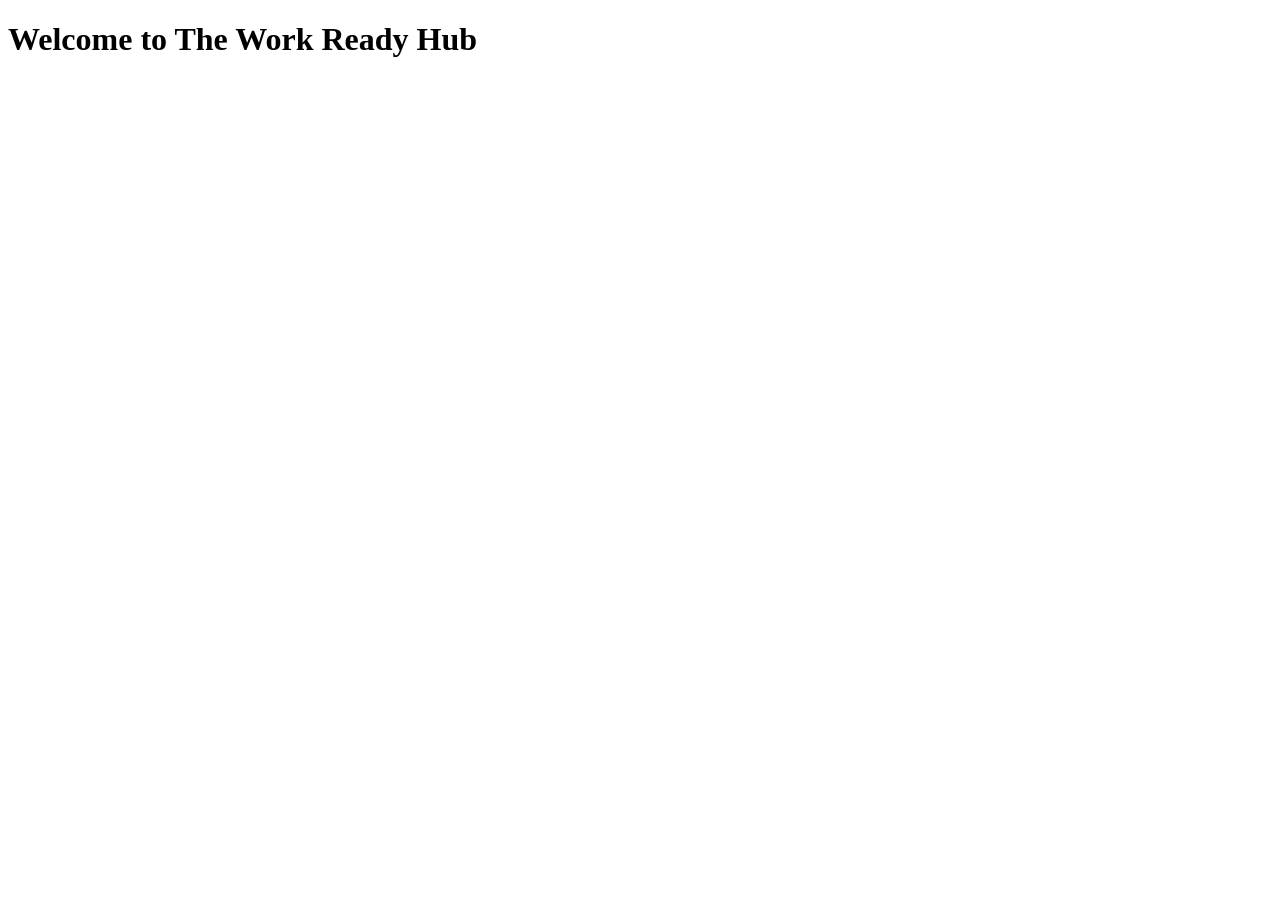
==== index.html @ 66463d3f "Create index.html" ====
<!DOCTYPE html>
<html lang="en">
<head>
    <meta charset="UTF-8">
    <meta name="viewport" content="width=device-width, initial-scale=1.0">
    <title>The Work Ready Hub</title>
</head>
<body>

    <h1>Welcome to The Work Ready Hub</h1>

</body>
</html>
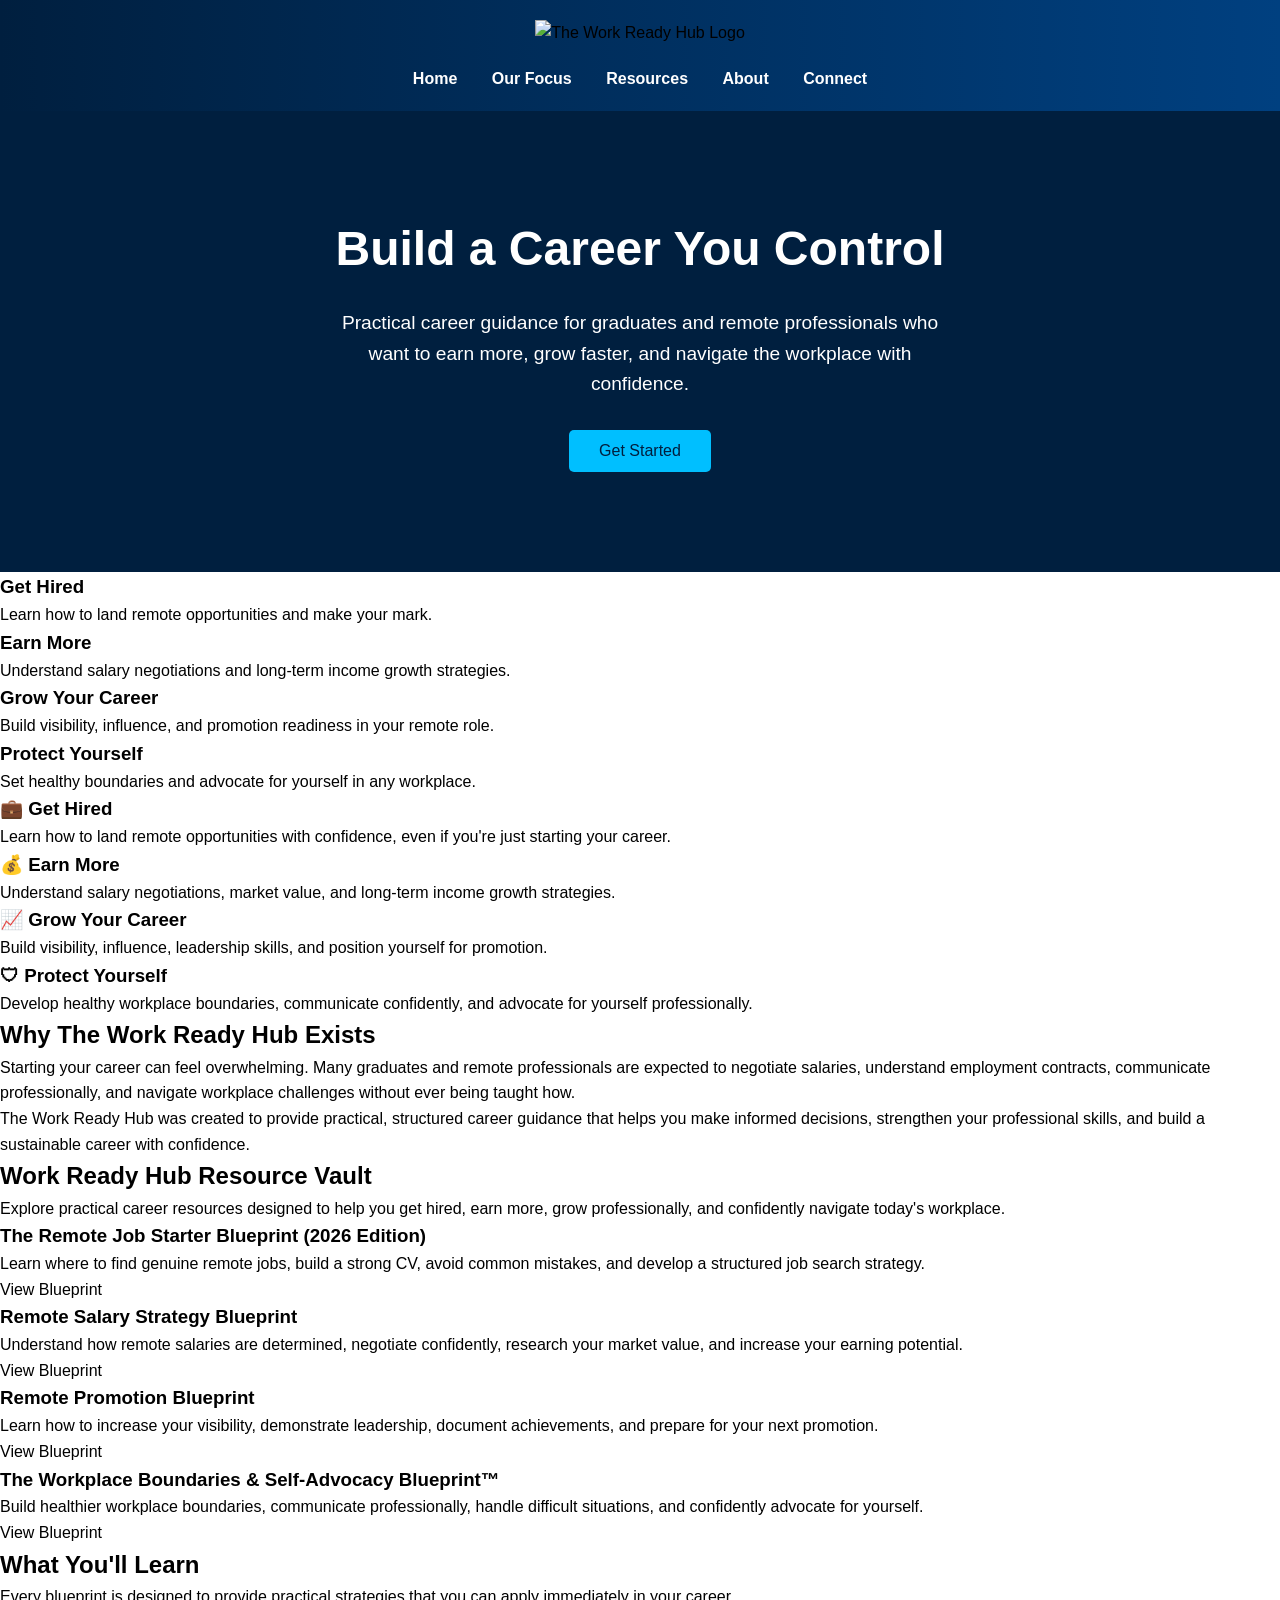
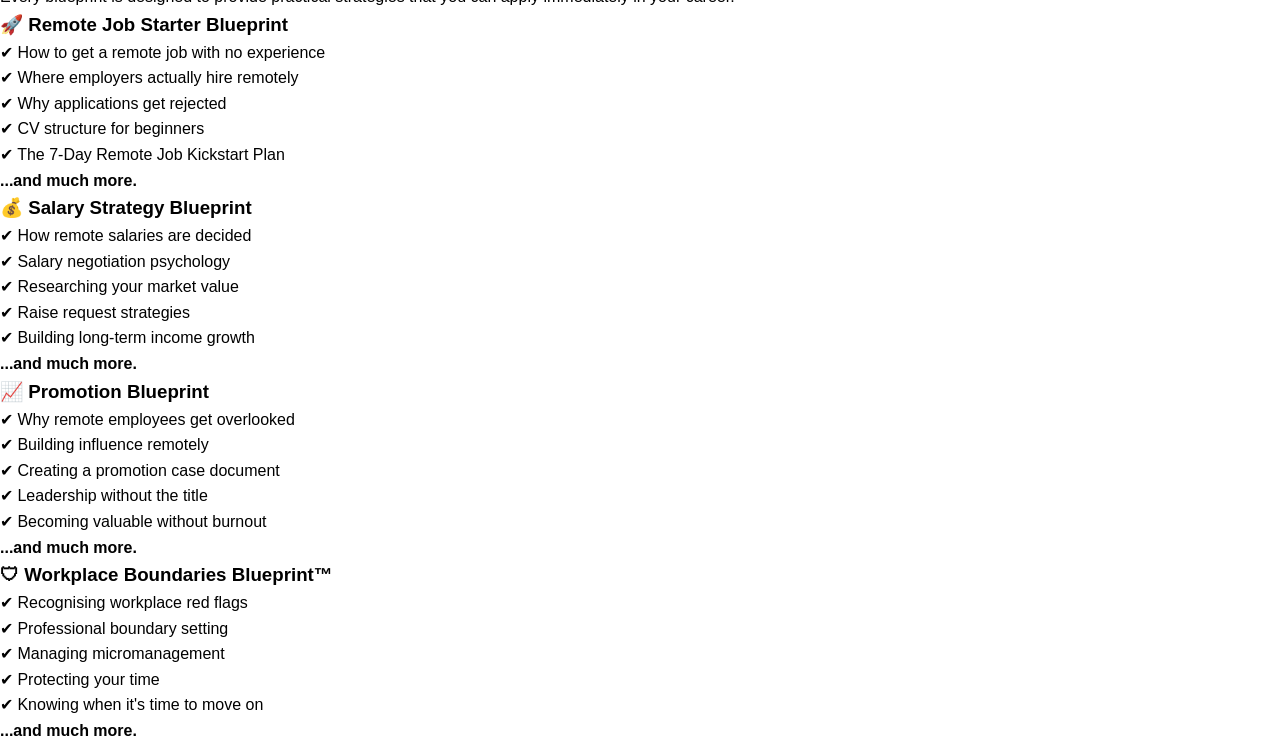
==== commit 520d5b1e: "Update index.html" ====
--- a/index.html
+++ b/index.html
@@ -4,10 +4,285 @@
     <meta charset="UTF-8">
     <meta name="viewport" content="width=device-width, initial-scale=1.0">
     <title>The Work Ready Hub</title>
+    <!-- Font Awesome CDN for social icons -->
+    <link rel="stylesheet" href="https://cdnjs.cloudflare.com/ajax/libs/font-awesome/6.4.0/css/all.min.css">
+    <style>
+        /* Reset and base styles */
+        * {
+            margin: 0;
+            padding: 0;
+            box-sizing: border-box;
+        }
+        body {
+            font-family: 'Arial', sans-serif;
+            background-color: #ffffff;
+            color: #000000;
+            line-height: 1.6;
+        }
+        a {
+            text-decoration: none;
+            color: inherit;
+        }
+        /* Header and Navigation */
+        header {
+            background: linear-gradient(90deg, #001f3f, #004080);
+            padding: 20px 0;
+            text-align: center;
+            position: sticky;
+            top: 0;
+            z-index: 1000;
+        }
+        header img {
+            width: 100px;
+            height: auto;
+            margin-bottom: 10px;
+        }
+        nav {
+            margin-top: 10px;
+        }
+        nav a {
+            color: #ffffff;
+            margin: 0 15px;
+            font-weight: bold;
+            transition: color 0.3s;
+        }
+        nav a:hover {
+            color: #00bfff;
+        }
+        /* Hero Section */
+        .hero {
+            background-color: #001f3f;
+            color: #ffffff;
+            text-align: center;
+            padding: 100px 20px;
+        }
+        .hero h1 {
+            font-size: 3em;
+            margin-bottom: 20px;
+        }
+        .hero p {
+            font-size: 1.2em;
+            max-width: 600px;
+            margin: 0 auto;
+            margin-bottom: 30px;
+        }
+        .cta-button {
+            background-color: #00bfff;
+            color: #001f3f;
+            padding: 12px 30px;
+            border: none;
+            border-radius: 5px;
+            font-size: 1em;
+            cursor: pointer;
+            transition: background 0.3s;
+        }
+        .cta-button:hover {
+            background-color: #004080;
+        }
+    </style>
 </head>
 <body>
-
-    <h1>Welcome to The Work Ready Hub</h1>
-
-</body>
-</html>
+    <header>
+        <img src="logo.png" alt="The Work Ready Hub Logo">
+        <nav>
+            <a href="#hero">Home</a>
+            <a href="#focus">Our Focus</a>
+            <a href="#resources">Resources</a>
+            <a href="#about">About</a>
+            <a href="#connect">Connect</a>
+        </nav>
+    </header>
+        <section class="hero" id="hero">
+        <h1>Build a Career You Control</h1>
+        <p>Practical career guidance for graduates and remote professionals who want to earn more, grow faster, and navigate the workplace with confidence.</p>
+        <button class="cta-button">Get Started</button>
+    </section>
+
+    <section class="focus" id="focus">
+        <div class="focus-card">
+            <h3>Get Hired</h3>
+            <p>Learn how to land remote opportunities and make your mark.</p>
+        </div>
+        <div class="focus-card">
+            <h3>Earn More</h3>
+            <p>Understand salary negotiations and long-term income growth strategies.</p>
+        </div>
+        <div class="focus-card">
+            <h3>Grow Your Career</h3>
+            <p>Build visibility, influence, and promotion readiness in your remote role.</p>
+        </div>
+        <div class="focus-card">
+            <h3>Protect Yourself</h3>
+            <p>Set healthy boundaries and advocate for yourself in any workplace.</p>
+        </div>
+    </section>
+
+    <section class
+        ="focus" id="focus">
+
+    <div class="focus-card">
+        <h3>💼 Get Hired</h3>
+        <p>Learn how to land remote opportunities with confidence, even if you're just starting your career.</p>
+    </div>
+
+    <div class="focus-card">
+        <h3>💰 Earn More</h3>
+        <p>Understand salary negotiations, market value, and long-term income growth strategies.</p>
+    </div>
+
+    <div class="focus-card">
+        <h3>📈 Grow Your Career</h3>
+        <p>Build visibility, influence, leadership skills, and position yourself for promotion.</p>
+    </div>
+
+    <div class="focus-card">
+        <h3>🛡 Protect Yourself</h3>
+        <p>Develop healthy workplace boundaries, communicate confidently, and advocate for yourself professionally.</p>
+    </div>
+
+</section>
+
+<section class="about" id="about">
+
+    <h2>Why The Work Ready Hub Exists</h2>
+
+    <p>
+        Starting your career can feel overwhelming. Many graduates and remote professionals
+        are expected to negotiate salaries, understand employment contracts, communicate
+        professionally, and navigate workplace challenges without ever being taught how.
+    </p>
+
+    <p>
+        The Work Ready Hub was created to provide practical, structured career guidance that
+        helps you make informed decisions, strengthen your professional skills, and build a
+        sustainable career with confidence.
+    </p>
+
+</section>
+<section class="resources" id="resources">
+
+    <h2>Work Ready Hub Resource Vault</h2>
+
+    <p class="section-intro">
+        Explore practical career resources designed to help you get hired, earn more,
+        grow professionally, and confidently navigate today's workplace.
+    </p>
+
+    <div class="resource-grid">
+
+        <div class="resource-card">
+            <h3>The Remote Job Starter Blueprint (2026 Edition)</h3>
+            <p>
+                Learn where to find genuine remote jobs, build a strong CV,
+                avoid common mistakes, and develop a structured job search strategy.
+            </p>
+
+            <a href="https://payhip.com/b/lDswX" target="_blank">
+                View Blueprint
+            </a>
+        </div>
+
+        <div class="resource-card">
+            <h3>Remote Salary Strategy Blueprint</h3>
+            <p>
+                Understand how remote salaries are determined, negotiate confidently,
+                research your market value, and increase your earning potential.
+            </p>
+
+            <a href="https://payhip.com/b/ImbE4" target="_blank">
+                View Blueprint
+            </a>
+        </div>
+
+        <div class="resource-card">
+            <h3>Remote Promotion Blueprint</h3>
+            <p>
+                Learn how to increase your visibility, demonstrate leadership,
+                document achievements, and prepare for your next promotion.
+            </p>
+
+            <a href="https://payhip.com/b/bCJD0" target="_blank">
+                View Blueprint
+            </a>
+        </div>
+
+        <div class="resource-card">
+            <h3>The Workplace Boundaries & Self-Advocacy Blueprint™</h3>
+            <p>
+                Build healthier workplace boundaries, communicate professionally,
+                handle difficult situations, and confidently advocate for yourself.
+            </p>
+
+            <a href="https://payhip.com/b/4xB9o" target="_blank">
+                View Blueprint
+            </a>
+        </div>
+
+    </div>
+
+</section>
+<section class="learning">
+
+    <h2>What You'll Learn</h2>
+
+    <p class="section-intro">
+        Every blueprint is designed to provide practical strategies that you can apply immediately in your career.
+    </p>
+
+    <div class="learning-grid">
+
+        <div class="learning-card">
+            <h3>🚀 Remote Job Starter Blueprint</h3>
+
+            <ul>
+                <li>✔ How to get a remote job with no experience</li>
+                <li>✔ Where employers actually hire remotely</li>
+                <li>✔ Why applications get rejected</li>
+                <li>✔ CV structure for beginners</li>
+                <li>✔ The 7-Day Remote Job Kickstart Plan</li>
+                <li><strong>...and much more.</strong></li>
+            </ul>
+        </div>
+
+        <div class="learning-card">
+            <h3>💰 Salary Strategy Blueprint</h3>
+
+            <ul>
+                <li>✔ How remote salaries are decided</li>
+                <li>✔ Salary negotiation psychology</li>
+                <li>✔ Researching your market value</li>
+                <li>✔ Raise request strategies</li>
+                <li>✔ Building long-term income growth</li>
+                <li><strong>...and much more.</strong></li>
+            </ul>
+        </div>
+
+        <div class="learning-card">
+            <h3>📈 Promotion Blueprint</h3>
+
+            <ul>
+                <li>✔ Why remote employees get overlooked</li>
+                <li>✔ Building influence remotely</li>
+                <li>✔ Creating a promotion case document</li>
+                <li>✔ Leadership without the title</li>
+                <li>✔ Becoming valuable without burnout</li>
+                <li><strong>...and much more.</strong></li>
+            </ul>
+        </div>
+
+        <div class="learning-card">
+            <h3>🛡 Workplace Boundaries Blueprint™</h3>
+
+            <ul>
+                <li>✔ Recognising workplace red flags</li>
+                <li>✔ Professional boundary setting</li>
+                <li>✔ Managing micromanagement</li>
+                <li>✔ Protecting your time</li>
+                <li>✔ Knowing when it's time to move on</li>
+                <li><strong>...and much more.</strong></li>
+            </ul>
+        </div>
+
+    </div>
+
+</section>
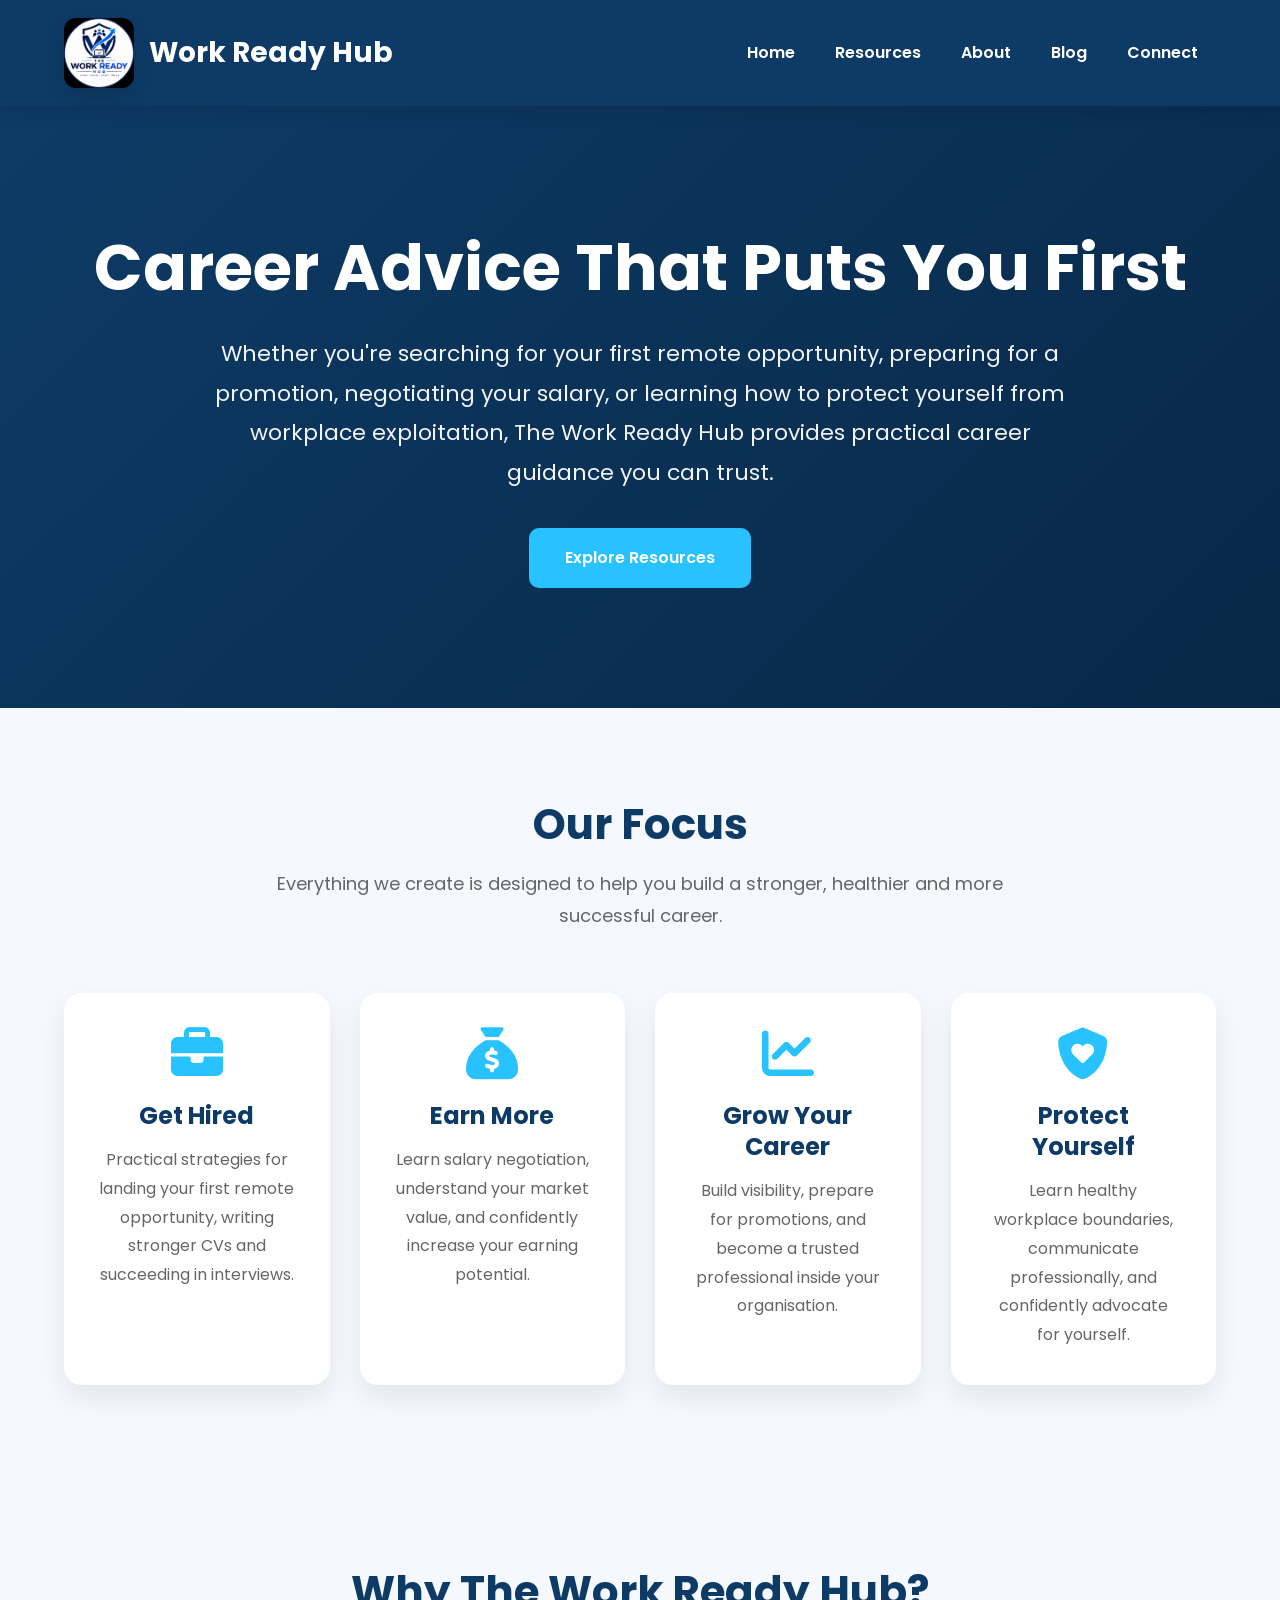
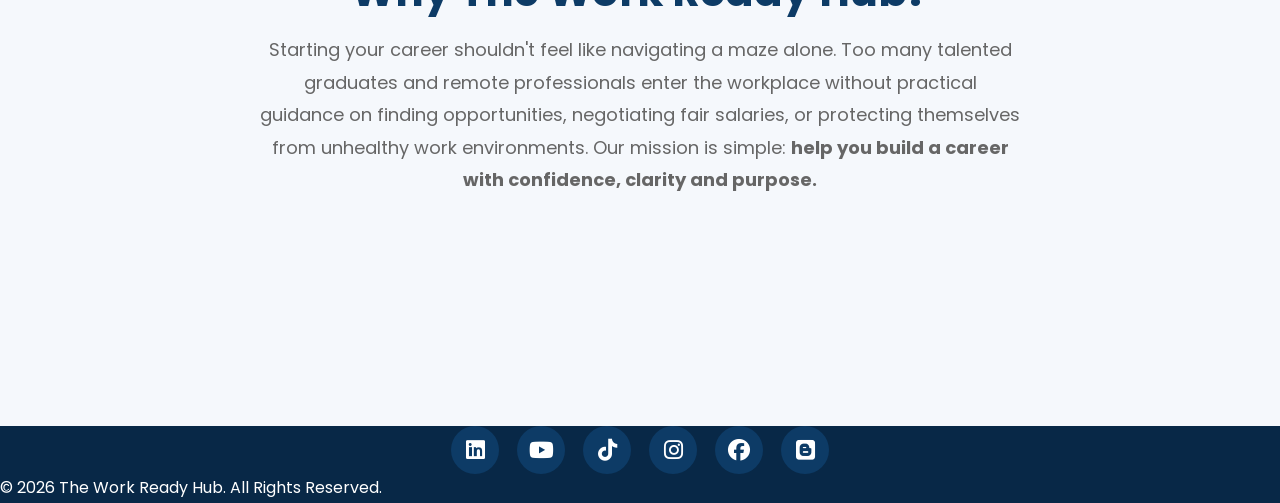
==== commit 0c4a491c: "Initial website redesign" ====
--- a/index.html
+++ b/index.html
@@ -1,288 +1,241 @@
 <!DOCTYPE html>
 <html lang="en">
+
 <head>
     <meta charset="UTF-8">
     <meta name="viewport" content="width=device-width, initial-scale=1.0">
-    <title>The Work Ready Hub</title>
-    <!-- Font Awesome CDN for social icons -->
-    <link rel="stylesheet" href="https://cdnjs.cloudflare.com/ajax/libs/font-awesome/6.4.0/css/all.min.css">
-    <style>
-        /* Reset and base styles */
-        * {
-            margin: 0;
-            padding: 0;
-            box-sizing: border-box;
-        }
-        body {
-            font-family: 'Arial', sans-serif;
-            background-color: #ffffff;
-            color: #000000;
-            line-height: 1.6;
-        }
-        a {
-            text-decoration: none;
-            color: inherit;
-        }
-        /* Header and Navigation */
-        header {
-            background: linear-gradient(90deg, #001f3f, #004080);
-            padding: 20px 0;
-            text-align: center;
-            position: sticky;
-            top: 0;
-            z-index: 1000;
-        }
-        header img {
-            width: 100px;
-            height: auto;
-            margin-bottom: 10px;
-        }
-        nav {
-            margin-top: 10px;
-        }
-        nav a {
-            color: #ffffff;
-            margin: 0 15px;
-            font-weight: bold;
-            transition: color 0.3s;
-        }
-        nav a:hover {
-            color: #00bfff;
-        }
-        /* Hero Section */
-        .hero {
-            background-color: #001f3f;
-            color: #ffffff;
-            text-align: center;
-            padding: 100px 20px;
-        }
-        .hero h1 {
-            font-size: 3em;
-            margin-bottom: 20px;
-        }
-        .hero p {
-            font-size: 1.2em;
-            max-width: 600px;
-            margin: 0 auto;
-            margin-bottom: 30px;
-        }
-        .cta-button {
-            background-color: #00bfff;
-            color: #001f3f;
-            padding: 12px 30px;
-            border: none;
-            border-radius: 5px;
-            font-size: 1em;
-            cursor: pointer;
-            transition: background 0.3s;
-        }
-        .cta-button:hover {
-            background-color: #004080;
-        }
-    </style>
+
+    <title>The Work Ready Hub | Career Advice for Graduates & Remote Professionals</title>
+
+    <meta name="description"
+        content="Practical career guidance for graduates and remote professionals. Learn how to get hired, earn more, get promoted, and build healthy workplace boundaries.">
+
+    <link rel="stylesheet" href="css/style.css">
+
+    <link rel="stylesheet"
+        href="https://cdnjs.cloudflare.com/ajax/libs/font-awesome/6.5.2/css/all.min.css">
 </head>
+
 <body>
+
     <header>
-        <img src="logo.png" alt="The Work Ready Hub Logo">
-        <nav>
-            <a href="#hero">Home</a>
-            <a href="#focus">Our Focus</a>
-            <a href="#resources">Resources</a>
-            <a href="#about">About</a>
-            <a href="#connect">Connect</a>
+
+        <nav class="navbar">
+
+            <div class="logo">
+
+                <img src="Images/logo.png"
+                    alt="The Work Ready Hub Logo">
+
+                <h2>Work Ready Hub</h2>
+
+            </div>
+
+            <div>
+
+                <a href="index.html">Home</a>
+                <a href="resources.html">Resources</a>
+                <a href="about.html">About</a>
+                <a href="blog.html">Blog</a>
+                <a href="contact.html">Connect</a>
+
+            </div>
+
         </nav>
+
     </header>
-        <section class="hero" id="hero">
-        <h1>Build a Career You Control</h1>
-        <p>Practical career guidance for graduates and remote professionals who want to earn more, grow faster, and navigate the workplace with confidence.</p>
-        <button class="cta-button">Get Started</button>
+
+    <section class="hero">
+
+        <div class="container">
+
+            <h1>Career Advice That Puts You First</h1>
+
+            <p>
+
+                Whether you're searching for your first remote opportunity,
+                preparing for a promotion, negotiating your salary,
+                or learning how to protect yourself from workplace exploitation,
+                The Work Ready Hub provides practical career guidance you can trust.
+
+            </p>
+
+            <a href="resources.html" class="btn">
+
+                Explore Resources
+
+            </a>
+
+        </div>
+
     </section>
 
-    <section class="focus" id="focus">
-        <div class="focus-card">
-            <h3>Get Hired</h3>
-            <p>Learn how to land remote opportunities and make your mark.</p>
+    <section class="container">
+
+        <h2 class="section-title">
+
+            Our Focus
+
+        </h2>
+
+        <p class="section-subtitle">
+
+            Everything we create is designed to help you build a stronger,
+            healthier and more successful career.
+
+        </p>
+
+        <div class="grid">
+
+            <div class="card">
+
+                <i class="fas fa-briefcase fa-3x"></i>
+
+                <h3>Get Hired</h3>
+
+                <p>
+
+                    Practical strategies for landing your first remote opportunity,
+                    writing stronger CVs and succeeding in interviews.
+
+                </p>
+
+            </div>
+
+            <div class="card">
+
+                <i class="fas fa-sack-dollar fa-3x"></i>
+
+                <h3>Earn More</h3>
+
+                <p>
+
+                    Learn salary negotiation,
+                    understand your market value,
+                    and confidently increase your earning potential.
+
+                </p>
+
+            </div>
+
+            <div class="card">
+
+                <i class="fas fa-chart-line fa-3x"></i>
+
+                <h3>Grow Your Career</h3>
+
+                <p>
+
+                    Build visibility,
+                    prepare for promotions,
+                    and become a trusted professional inside your organisation.
+
+                </p>
+
+            </div>
+
+            <div class="card">
+
+                <i class="fas fa-shield-heart fa-3x"></i>
+
+                <h3>Protect Yourself</h3>
+
+                <p>
+
+                    Learn healthy workplace boundaries,
+                    communicate professionally,
+                    and confidently advocate for yourself.
+
+                </p>
+
+            </div>
+
         </div>
-        <div class="focus-card">
-            <h3>Earn More</h3>
-            <p>Understand salary negotiations and long-term income growth strategies.</p>
+
+    </section>
+
+    <section class="container">
+
+        <h2 class="section-title">
+
+            Why The Work Ready Hub?
+
+        </h2>
+
+        <p class="section-subtitle">
+
+            Starting your career shouldn't feel like navigating a maze alone.
+            Too many talented graduates and remote professionals enter the workplace
+            without practical guidance on finding opportunities,
+            negotiating fair salaries,
+            or protecting themselves from unhealthy work environments.
+
+            Our mission is simple:
+
+            <strong>help you build a career with confidence, clarity and purpose.</strong>
+
+        </p>
+
+    </section>
+
+    <footer>
+
+        <div class="social">
+
+            <a href="https://www.linkedin.com/in/bahati-mulishi-ngakani-0947612ab/"
+                target="_blank"
+                rel="noopener">
+
+                <i class="fab fa-linkedin"></i>
+
+            </a>
+
+            <a href="https://youtube.com/@workreadyhub?si=gj5G-t7t1hKADA_G"
+                target="_blank"
+                rel="noopener">
+
+                <i class="fab fa-youtube"></i>
+
+            </a>
+
+            <a href="https://www.tiktok.com/@workready0"
+                target="_blank"
+                rel="noopener">
+
+                <i class="fab fa-tiktok"></i>
+
+            </a>
+
+            <a href="https://www.instagram.com/work_ready_hub/?hl=en"
+                target="_blank"
+                rel="noopener">
+
+                <i class="fab fa-instagram"></i>
+
+            </a>
+
+            <a href="https://www.facebook.com/profile.php?id=61587493340198"
+                target="_blank"
+                rel="noopener">
+
+                <i class="fab fa-facebook"></i>
+
+            </a>
+
+            <a href="https://remoteinsights.blogspot.com/"
+                target="_blank"
+                rel="noopener">
+
+                <i class="fab fa-blogger"></i>
+
+            </a>
+
         </div>
-        <div class="focus-card">
-            <h3>Grow Your Career</h3>
-            <p>Build visibility, influence, and promotion readiness in your remote role.</p>
-        </div>
-        <div class="focus-card">
-            <h3>Protect Yourself</h3>
-            <p>Set healthy boundaries and advocate for yourself in any workplace.</p>
-        </div>
-    </section>
-
-    <section class
-        ="focus" id="focus">
-
-    <div class="focus-card">
-        <h3>💼 Get Hired</h3>
-        <p>Learn how to land remote opportunities with confidence, even if you're just starting your career.</p>
-    </div>
-
-    <div class="focus-card">
-        <h3>💰 Earn More</h3>
-        <p>Understand salary negotiations, market value, and long-term income growth strategies.</p>
-    </div>
-
-    <div class="focus-card">
-        <h3>📈 Grow Your Career</h3>
-        <p>Build visibility, influence, leadership skills, and position yourself for promotion.</p>
-    </div>
-
-    <div class="focus-card">
-        <h3>🛡 Protect Yourself</h3>
-        <p>Develop healthy workplace boundaries, communicate confidently, and advocate for yourself professionally.</p>
-    </div>
-
-</section>
-
-<section class="about" id="about">
-
-    <h2>Why The Work Ready Hub Exists</h2>
-
-    <p>
-        Starting your career can feel overwhelming. Many graduates and remote professionals
-        are expected to negotiate salaries, understand employment contracts, communicate
-        professionally, and navigate workplace challenges without ever being taught how.
-    </p>
-
-    <p>
-        The Work Ready Hub was created to provide practical, structured career guidance that
-        helps you make informed decisions, strengthen your professional skills, and build a
-        sustainable career with confidence.
-    </p>
-
-</section>
-<section class="resources" id="resources">
-
-    <h2>Work Ready Hub Resource Vault</h2>
-
-    <p class="section-intro">
-        Explore practical career resources designed to help you get hired, earn more,
-        grow professionally, and confidently navigate today's workplace.
-    </p>
-
-    <div class="resource-grid">
-
-        <div class="resource-card">
-            <h3>The Remote Job Starter Blueprint (2026 Edition)</h3>
-            <p>
-                Learn where to find genuine remote jobs, build a strong CV,
-                avoid common mistakes, and develop a structured job search strategy.
-            </p>
-
-            <a href="https://payhip.com/b/lDswX" target="_blank">
-                View Blueprint
-            </a>
-        </div>
-
-        <div class="resource-card">
-            <h3>Remote Salary Strategy Blueprint</h3>
-            <p>
-                Understand how remote salaries are determined, negotiate confidently,
-                research your market value, and increase your earning potential.
-            </p>
-
-            <a href="https://payhip.com/b/ImbE4" target="_blank">
-                View Blueprint
-            </a>
-        </div>
-
-        <div class="resource-card">
-            <h3>Remote Promotion Blueprint</h3>
-            <p>
-                Learn how to increase your visibility, demonstrate leadership,
-                document achievements, and prepare for your next promotion.
-            </p>
-
-            <a href="https://payhip.com/b/bCJD0" target="_blank">
-                View Blueprint
-            </a>
-        </div>
-
-        <div class="resource-card">
-            <h3>The Workplace Boundaries & Self-Advocacy Blueprint™</h3>
-            <p>
-                Build healthier workplace boundaries, communicate professionally,
-                handle difficult situations, and confidently advocate for yourself.
-            </p>
-
-            <a href="https://payhip.com/b/4xB9o" target="_blank">
-                View Blueprint
-            </a>
-        </div>
-
-    </div>
-
-</section>
-<section class="learning">
-
-    <h2>What You'll Learn</h2>
-
-    <p class="section-intro">
-        Every blueprint is designed to provide practical strategies that you can apply immediately in your career.
-    </p>
-
-    <div class="learning-grid">
-
-        <div class="learning-card">
-            <h3>🚀 Remote Job Starter Blueprint</h3>
-
-            <ul>
-                <li>✔ How to get a remote job with no experience</li>
-                <li>✔ Where employers actually hire remotely</li>
-                <li>✔ Why applications get rejected</li>
-                <li>✔ CV structure for beginners</li>
-                <li>✔ The 7-Day Remote Job Kickstart Plan</li>
-                <li><strong>...and much more.</strong></li>
-            </ul>
-        </div>
-
-        <div class="learning-card">
-            <h3>💰 Salary Strategy Blueprint</h3>
-
-            <ul>
-                <li>✔ How remote salaries are decided</li>
-                <li>✔ Salary negotiation psychology</li>
-                <li>✔ Researching your market value</li>
-                <li>✔ Raise request strategies</li>
-                <li>✔ Building long-term income growth</li>
-                <li><strong>...and much more.</strong></li>
-            </ul>
-        </div>
-
-        <div class="learning-card">
-            <h3>📈 Promotion Blueprint</h3>
-
-            <ul>
-                <li>✔ Why remote employees get overlooked</li>
-                <li>✔ Building influence remotely</li>
-                <li>✔ Creating a promotion case document</li>
-                <li>✔ Leadership without the title</li>
-                <li>✔ Becoming valuable without burnout</li>
-                <li><strong>...and much more.</strong></li>
-            </ul>
-        </div>
-
-        <div class="learning-card">
-            <h3>🛡 Workplace Boundaries Blueprint™</h3>
-
-            <ul>
-                <li>✔ Recognising workplace red flags</li>
-                <li>✔ Professional boundary setting</li>
-                <li>✔ Managing micromanagement</li>
-                <li>✔ Protecting your time</li>
-                <li>✔ Knowing when it's time to move on</li>
-                <li><strong>...and much more.</strong></li>
-            </ul>
-        </div>
-
-    </div>
-
-</section>
+
+        <p>&copy; 2026 The Work Ready Hub. All Rights Reserved.</p>
+
+    </footer>
+
+</body>
+
+</html>
--- a/css/style.css
+++ b/css/style.css
@@ -0,0 +1,1126 @@
+/* =====================================================
+   THE WORK READY HUB
+   Premium Corporate Stylesheet
+   ===================================================== */
+
+/* =====================
+   Google Font
+===================== */
+
+@import url('https://fonts.googleapis.com/css2?family=Poppins:wght@300;400;500;600;700;800&display=swap');
+
+/* =====================
+   Reset
+===================== */
+
+*{
+margin:0;
+padding:0;
+box-sizing:border-box;
+}
+
+html{
+scroll-behavior:smooth;
+}
+
+body{
+font-family:'Poppins',sans-serif;
+background:#f5f8fc;
+color:#333;
+line-height:1.8;
+overflow-x:hidden;
+}
+
+/* =====================
+   Images
+===================== */
+
+img{
+max-width:100%;
+display:block;
+}
+
+/* =====================
+   Links
+===================== */
+
+a{
+text-decoration:none;
+transition:.3s;
+}
+
+/* =====================
+   Container
+===================== */
+
+.container{
+width:90%;
+max-width:1200px;
+margin:auto;
+}
+
+/* =====================
+   Header
+===================== */
+
+header{
+position:sticky;
+top:0;
+z-index:1000;
+background:#0d3b66;
+box-shadow:0 5px 18px rgba(0,0,0,.12);
+}
+
+/* =====================
+   Navigation
+===================== */
+
+.navbar{
+width:90%;
+max-width:1200px;
+margin:auto;
+display:flex;
+justify-content:space-between;
+align-items:center;
+padding:18px 0;
+}
+
+.logo{
+display:flex;
+align-items:center;
+gap:15px;
+}
+
+.logo img{
+width:70px;
+}
+
+.logo h2{
+color:#fff;
+font-size:28px;
+font-weight:700;
+}
+
+nav{
+display:flex;
+gap:15px;
+align-items:center;
+}
+
+nav a{
+color:#fff;
+padding:10px 18px;
+border-radius:8px;
+font-weight:600;
+}
+
+nav a:hover{
+background:#27c2ff;
+color:#fff;
+}
+
+/* =====================
+   Hero
+===================== */
+
+.hero{
+background:linear-gradient(135deg,#0d3b66,#082847);
+color:#fff;
+text-align:center;
+padding:120px 20px;
+}
+
+.hero h1{
+font-size:64px;
+font-weight:700;
+margin-bottom:25px;
+}
+
+.hero p{
+max-width:850px;
+margin:auto;
+font-size:22px;
+opacity:.95;
+}
+
+/* =====================
+   Buttons
+===================== */
+
+.button,
+.btn,
+.hero-button{
+
+display:inline-block;
+
+margin-top:35px;
+
+padding:16px 36px;
+
+background:#27c2ff;
+
+color:#fff;
+
+font-weight:600;
+
+border-radius:10px;
+
+transition:.3s;
+
+}
+
+.button:hover,
+.btn:hover,
+.hero-button:hover{
+
+background:#0d3b66;
+
+transform:translateY(-4px);
+
+box-shadow:0 12px 25px rgba(0,0,0,.18);
+
+}
+
+/* =====================
+   Sections
+===================== */
+
+section{
+padding:90px 0;
+}
+
+.section-title{
+text-align:center;
+font-size:42px;
+color:#0d3b66;
+margin-bottom:15px;
+}
+
+.section-subtitle{
+text-align:center;
+font-size:18px;
+max-width:760px;
+margin:0 auto 60px;
+color:#666;
+}
+
+/* =====================================================
+   Feature Cards
+===================================================== */
+
+.features,
+.grid{
+
+display:grid;
+
+grid-template-columns:repeat(auto-fit,minmax(260px,1fr));
+
+gap:30px;
+
+}
+
+.feature-card,
+.card{
+
+background:#ffffff;
+
+padding:35px;
+
+border-radius:18px;
+
+box-shadow:0 12px 28px rgba(0,0,0,.08);
+
+transition:all .3s ease;
+
+text-align:center;
+
+}
+
+.feature-card:hover,
+.card:hover{
+
+transform:translateY(-8px);
+
+box-shadow:0 18px 35px rgba(0,0,0,.15);
+
+}
+
+.feature-card i,
+.card i{
+
+font-size:52px;
+
+color:#27c2ff;
+
+margin-bottom:20px;
+
+}
+
+.feature-card h3,
+.card h3{
+
+color:#0d3b66;
+
+font-size:24px;
+
+margin-bottom:15px;
+
+}
+
+.feature-card p,
+.card p{
+
+color:#666;
+
+font-size:16px;
+
+}
+
+/* =====================================================
+   Resource Cards
+===================================================== */
+
+.resource-grid{
+
+display:grid;
+
+grid-template-columns:repeat(auto-fit,minmax(340px,1fr));
+
+gap:35px;
+
+}
+
+.resource-card{
+
+background:#fff;
+
+padding:40px;
+
+border-radius:18px;
+
+box-shadow:0 12px 28px rgba(0,0,0,.08);
+
+transition:all .3s ease;
+
+position:relative;
+
+overflow:hidden;
+
+}
+
+.resource-card::before{
+
+content:"";
+
+position:absolute;
+
+top:0;
+
+left:0;
+
+width:100%;
+
+height:6px;
+
+background:#27c2ff;
+
+}
+
+.resource-card:hover{
+
+transform:translateY(-8px);
+
+box-shadow:0 20px 40px rgba(0,0,0,.15);
+
+}
+
+.resource-card i{
+
+font-size:55px;
+
+color:#27c2ff;
+
+margin-bottom:25px;
+
+}
+
+.resource-card h3{
+
+color:#0d3b66;
+
+font-size:28px;
+
+margin-bottom:20px;
+
+}
+
+.resource-card h4{
+
+margin:25px 0 15px;
+
+color:#0d3b66;
+
+}
+
+.resource-card p{
+
+color:#666;
+
+margin-bottom:20px;
+
+}
+
+.resource-card ul{
+
+padding-left:20px;
+
+margin-bottom:25px;
+
+}
+
+.resource-card li{
+
+margin-bottom:12px;
+
+color:#555;
+
+}
+
+/* =====================================================
+   Blog Cards
+===================================================== */
+
+.blog-grid{
+
+display:grid;
+
+grid-template-columns:repeat(auto-fit,minmax(320px,1fr));
+
+gap:35px;
+
+}
+
+.blog-card{
+
+background:#fff;
+
+border-top:6px solid #27c2ff;
+
+border-radius:18px;
+
+overflow:hidden;
+
+box-shadow:0 12px 28px rgba(0,0,0,.08);
+
+transition:all .3s ease;
+
+}
+
+.blog-card:hover{
+
+transform:translateY(-8px);
+
+box-shadow:0 20px 40px rgba(0,0,0,.15);
+
+}
+
+.blog-content{
+
+padding:35px;
+
+}
+
+.blog-content h3{
+
+color:#0d3b66;
+
+margin-bottom:18px;
+
+font-size:24px;
+
+}
+
+.blog-content p{
+
+color:#666;
+
+}
+
+/* =====================================================
+   Lists
+===================================================== */
+
+ul{
+
+padding-left:22px;
+
+}
+
+li{
+
+margin-bottom:10px;
+
+line-height:1.8;
+
+}
+
+/* =====================================================
+   Cards Buttons
+===================================================== */
+
+.card .button,
+.resource-card .button,
+.blog-card .button{
+
+margin-top:20px;
+
+}
+
+/* =====================================================
+   Nice Hover Glow
+===================================================== */
+
+.card:hover i,
+.feature-card:hover i,
+.resource-card:hover i{
+
+transform:scale(1.08);
+
+transition:.3s;
+
+color:#0d3b66;
+
+}
+
+/* =====================================================
+   FOOTER
+===================================================== */
+
+footer{
+
+background:#082847;
+
+color:#fff;
+
+margin-top:80px;
+
+}
+
+.footer-container{
+
+width:90%;
+
+max-width:1200px;
+
+margin:auto;
+
+display:grid;
+
+grid-template-columns:repeat(auto-fit,minmax(260px,1fr));
+
+gap:40px;
+
+padding:60px 0;
+
+}
+
+.footer-container h3{
+
+margin-bottom:20px;
+
+font-size:22px;
+
+}
+
+.footer-container p{
+
+color:#d6e4f2;
+
+line-height:1.8;
+
+}
+
+.footer-container a{
+
+display:block;
+
+color:#d6e4f2;
+
+margin-bottom:12px;
+
+font-weight:500;
+
+transition:.3s;
+
+}
+
+.footer-container a:hover{
+
+color:#27c2ff;
+
+padding-left:6px;
+
+}
+
+.footer-bottom{
+
+text-align:center;
+
+padding:25px;
+
+border-top:1px solid rgba(255,255,255,.12);
+
+font-size:15px;
+
+color:#cfdceb;
+
+}
+
+/* =====================================================
+   SOCIAL ICONS
+===================================================== */
+
+.social{
+
+display:flex;
+
+justify-content:center;
+
+align-items:center;
+
+gap:18px;
+
+margin-top:25px;
+
+flex-wrap:wrap;
+
+}
+
+.social a{
+
+width:48px;
+
+height:48px;
+
+display:flex;
+
+justify-content:center;
+
+align-items:center;
+
+background:#0d3b66;
+
+color:#fff;
+
+border-radius:50%;
+
+font-size:22px;
+
+transition:.3s;
+
+}
+
+.social a:hover{
+
+background:#27c2ff;
+
+transform:translateY(-5px) scale(1.08);
+
+}
+
+/* =====================================================
+   LOGO
+===================================================== */
+
+.logo img{
+
+border-radius:12px;
+
+box-shadow:0 8px 20px rgba(0,0,0,.15);
+
+}
+
+/* =====================================================
+   GENERAL ANIMATIONS
+===================================================== */
+
+.card,
+.feature-card,
+.resource-card,
+.blog-card,
+.button,
+.hero-button{
+
+transition:all .3s ease;
+
+}
+
+/* =====================================================
+   TEXT
+===================================================== */
+
+h1,h2,h3,h4{
+
+font-weight:700;
+
+line-height:1.3;
+
+}
+
+p{
+
+line-height:1.8;
+
+}
+
+/* =====================================================
+   DIVIDERS
+===================================================== */
+
+hr{
+
+border:none;
+
+height:1px;
+
+background:#e5eaf1;
+
+margin:60px 0;
+
+}
+
+/* =====================================================
+   UTILITIES
+===================================================== */
+
+.text-center{
+
+text-align:center;
+
+}
+
+.mt-20{
+
+margin-top:20px;
+
+}
+
+.mt-40{
+
+margin-top:40px;
+
+}
+
+.mt-60{
+
+margin-top:60px;
+
+}
+
+.mb-20{
+
+margin-bottom:20px;
+
+}
+
+.mb-40{
+
+margin-bottom:40px;
+
+}
+
+.mb-60{
+
+margin-bottom:60px;
+
+}
+
+/* =====================================================
+   SCROLLBAR
+===================================================== */
+
+::-webkit-scrollbar{
+
+width:10px;
+
+}
+
+::-webkit-scrollbar-track{
+
+background:#edf3fa;
+
+}
+
+::-webkit-scrollbar-thumb{
+
+background:#0d3b66;
+
+border-radius:10px;
+
+}
+
+::-webkit-scrollbar-thumb:hover{
+
+background:#27c2ff;
+
+}
+
+/* =====================================================
+   TEXT SELECTION
+===================================================== */
+
+::selection{
+
+background:#27c2ff;
+
+color:#fff;
+
+}
+
+/* =====================================================
+   FADE ANIMATION
+===================================================== */
+
+@keyframes fadeUp{
+
+from{
+
+opacity:0;
+
+transform:translateY(30px);
+
+}
+
+to{
+
+opacity:1;
+
+transform:translateY(0);
+
+}
+
+}
+
+.hero,
+.card,
+.feature-card,
+.resource-card,
+.blog-card{
+
+animation:fadeUp .8s ease;
+
+}
+
+/* =====================================================
+   RESPONSIVE DESIGN
+===================================================== */
+
+/* ---------- Large Tablets ---------- */
+
+@media (max-width:992px){
+
+.hero{
+
+padding:100px 20px;
+
+}
+
+.hero h1{
+
+font-size:48px;
+
+}
+
+.hero p{
+
+font-size:20px;
+
+}
+
+.navbar{
+
+flex-direction:column;
+
+gap:20px;
+
+padding:20px 0;
+
+}
+
+nav{
+
+flex-wrap:wrap;
+
+justify-content:center;
+
+gap:12px;
+
+}
+
+.section-title{
+
+font-size:38px;
+
+}
+
+.resource-grid,
+.blog-grid,
+.features,
+.grid{
+
+grid-template-columns:repeat(auto-fit,minmax(280px,1fr));
+
+}
+
+}
+
+/* ---------- Mobile ---------- */
+
+@media (max-width:768px){
+
+body{
+
+font-size:16px;
+
+}
+
+.hero{
+
+padding:80px 20px;
+
+}
+
+.hero h1{
+
+font-size:36px;
+
+line-height:1.3;
+
+}
+
+.hero p{
+
+font-size:18px;
+
+}
+
+.logo{
+
+flex-direction:column;
+
+text-align:center;
+
+gap:10px;
+
+}
+
+.logo img{
+
+width:60px;
+
+}
+
+.logo h2{
+
+font-size:24px;
+
+}
+
+.navbar{
+
+flex-direction:column;
+
+gap:20px;
+
+}
+
+nav{
+
+display:flex;
+
+flex-wrap:wrap;
+
+justify-content:center;
+
+gap:10px;
+
+}
+
+nav a{
+
+padding:10px 15px;
+
+font-size:15px;
+
+}
+
+.container{
+
+width:94%;
+
+}
+
+section{
+
+padding:70px 0;
+
+}
+
+.section-title{
+
+font-size:32px;
+
+}
+
+.section-subtitle{
+
+font-size:17px;
+
+margin-bottom:40px;
+
+}
+
+.resource-grid,
+.blog-grid,
+.features,
+.grid{
+
+grid-template-columns:1fr;
+
+gap:25px;
+
+}
+
+.card,
+.feature-card,
+.resource-card,
+.blog-card{
+
+padding:28px;
+
+}
+
+.button,
+.btn,
+.hero-button{
+
+display:block;
+
+width:100%;
+
+text-align:center;
+
+margin-top:25px;
+
+}
+
+.footer-container{
+
+grid-template-columns:1fr;
+
+text-align:center;
+
+}
+
+.social{
+
+justify-content:center;
+
+}
+
+}
+
+/* ---------- Small Phones ---------- */
+
+@media (max-width:480px){
+
+.hero{
+
+padding:70px 15px;
+
+}
+
+.hero h1{
+
+font-size:30px;
+
+}
+
+.hero p{
+
+font-size:17px;
+
+}
+
+.section-title{
+
+font-size:28px;
+
+}
+
+.card,
+.feature-card,
+.resource-card{
+
+padding:22px;
+
+}
+
+.blog-content{
+
+padding:22px;
+
+}
+
+.footer-bottom{
+
+font-size:14px;
+
+}
+
+}
+
+/* =====================================================
+   ACCESSIBILITY
+===================================================== */
+
+.button:focus,
+.btn:focus,
+.hero-button:focus,
+nav a:focus{
+
+outline:3px solid #27c2ff;
+
+outline-offset:3px;
+
+}
+
+/* =====================================================
+   PRINT
+===================================================== */
+
+@media print{
+
+header,
+footer,
+.button,
+.btn,
+.hero-button{
+
+display:none;
+
+}
+
+body{
+
+background:white;
+
+color:black;
+
+}
+
+}
+
+/* =====================================================
+   END OF STYLESHEET
+===================================================== */
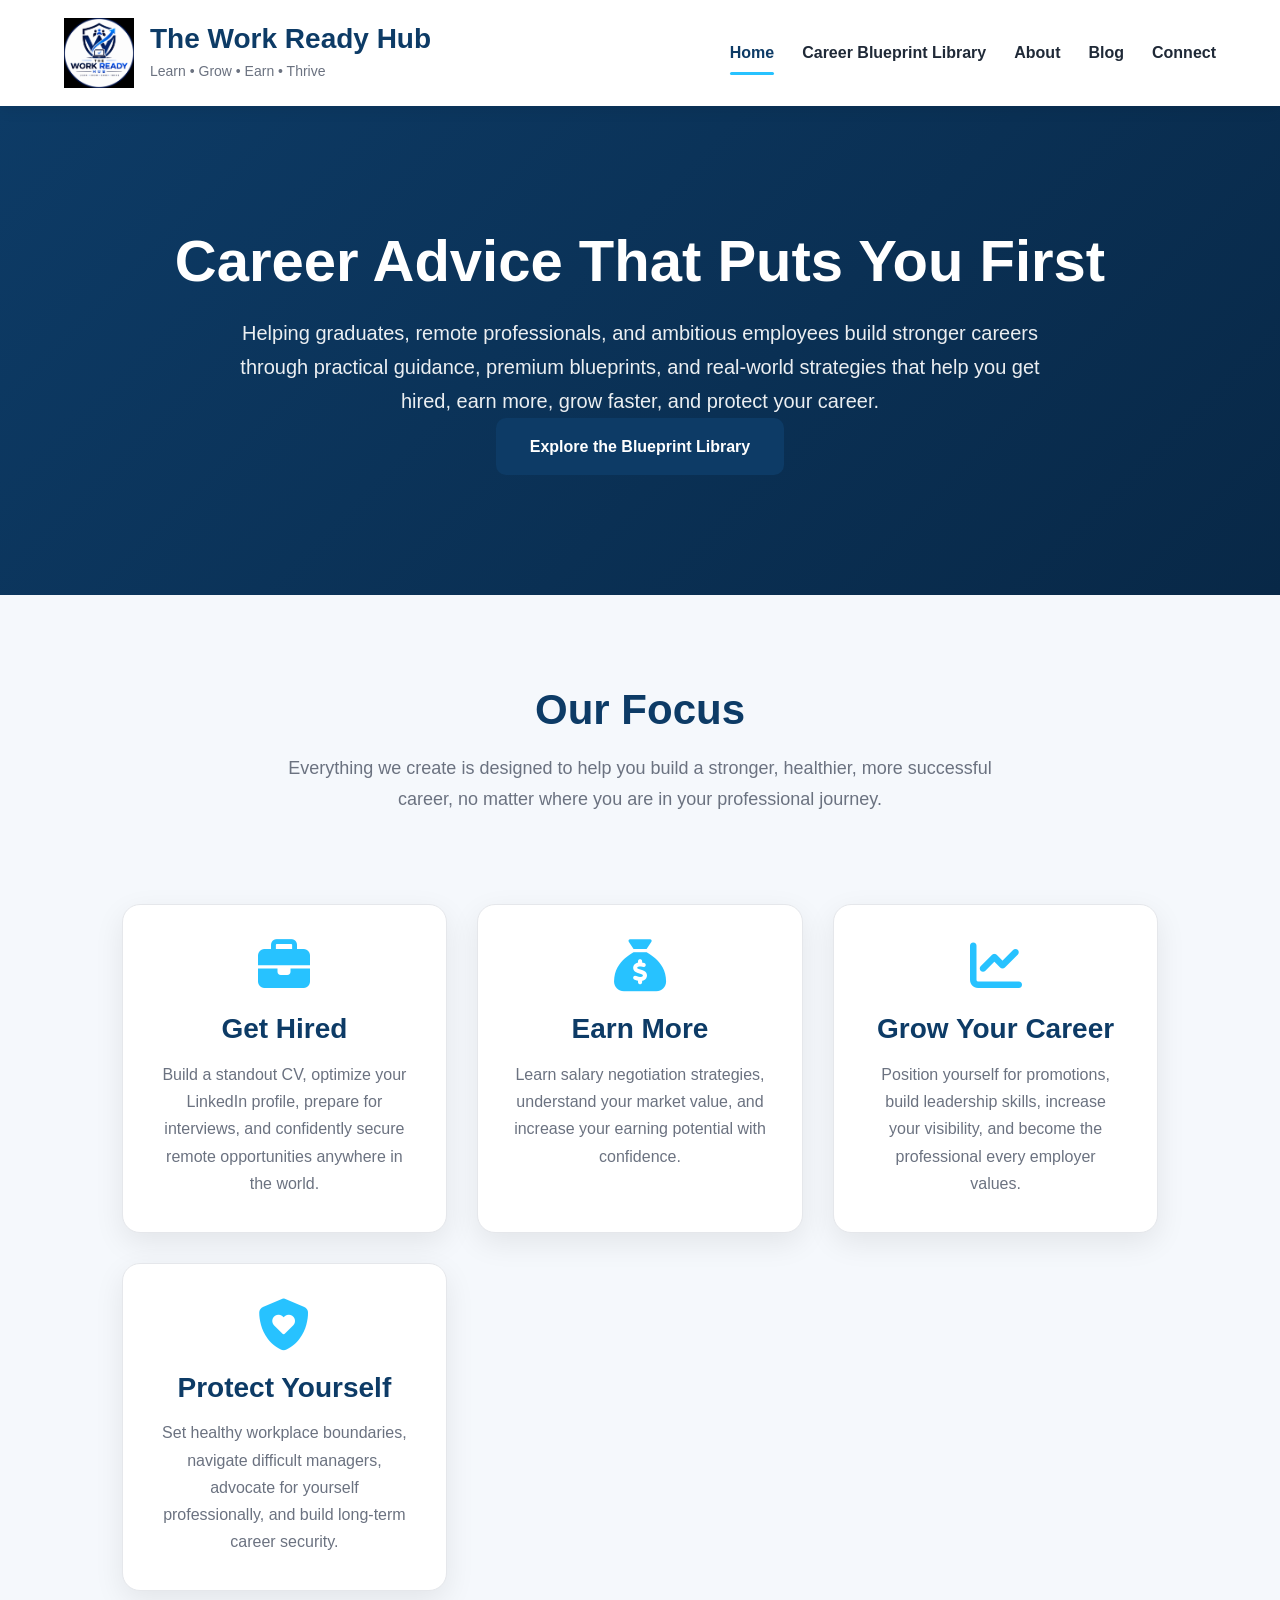
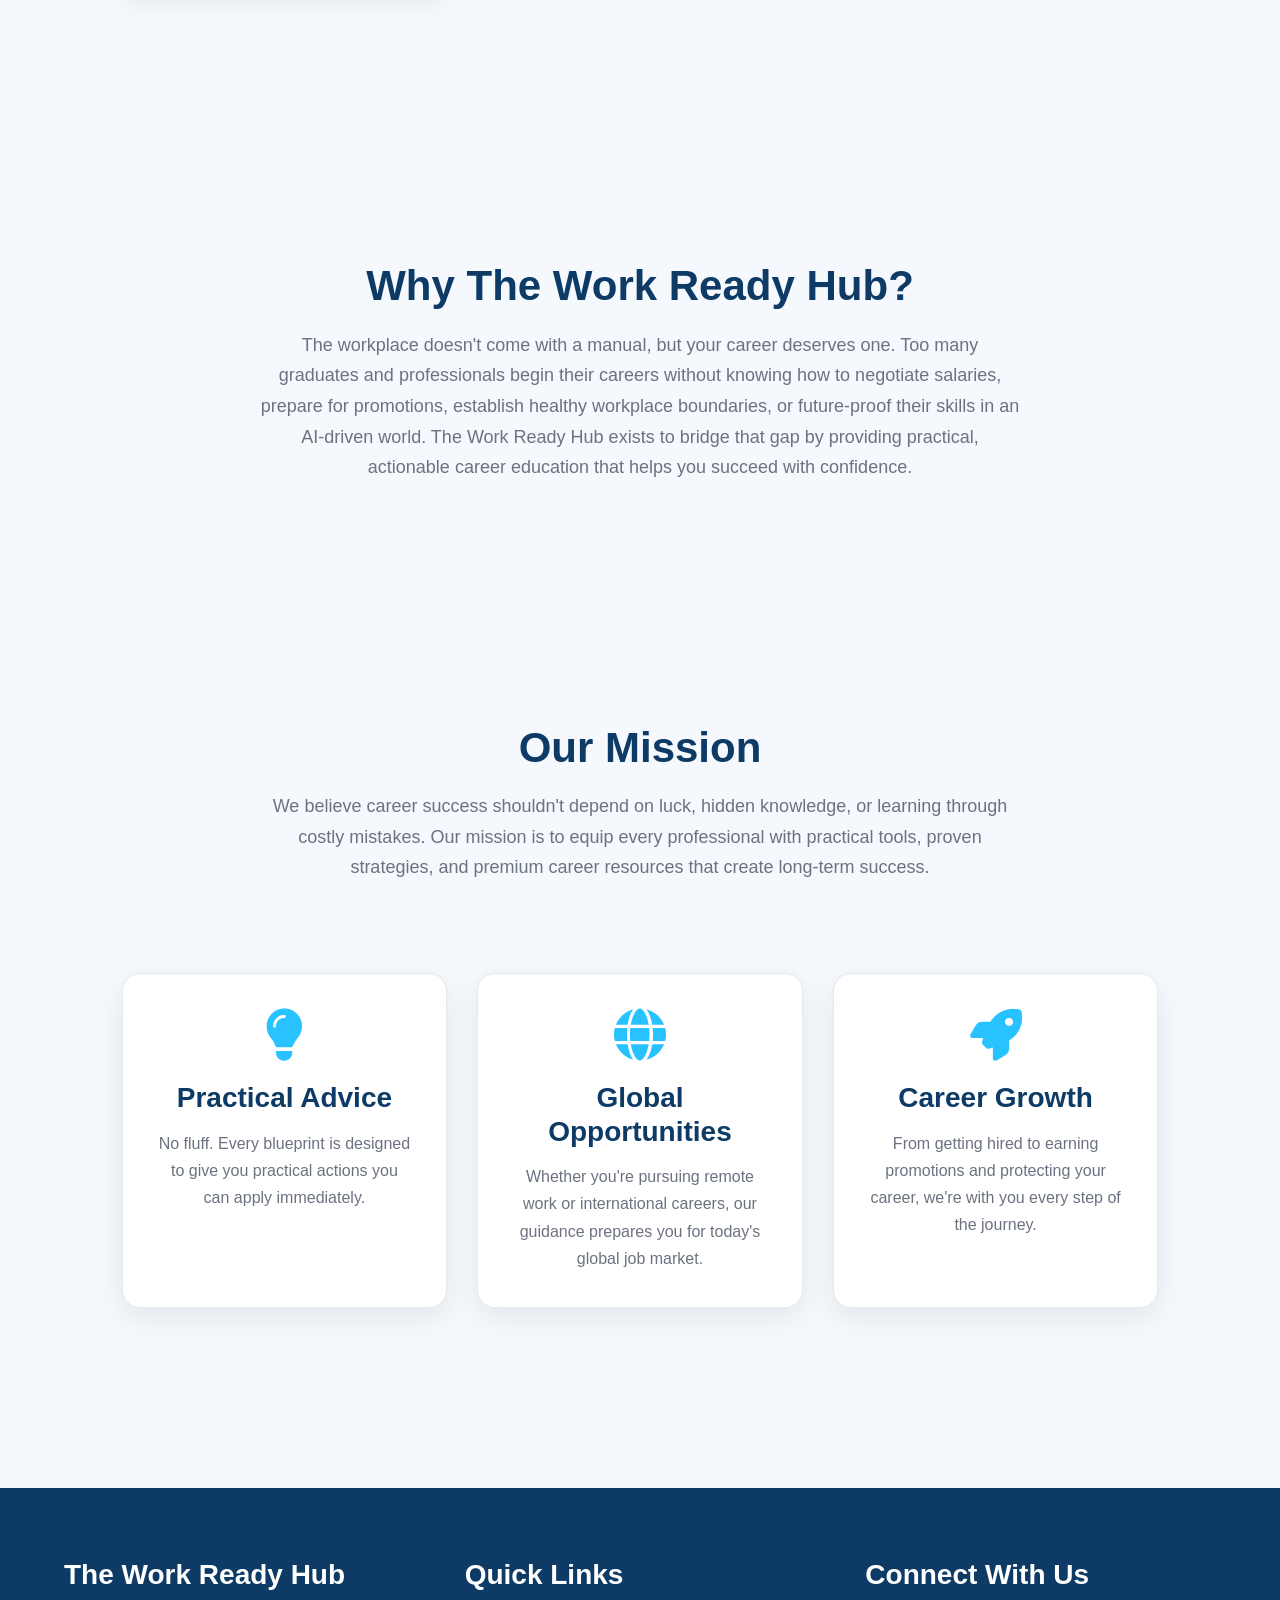
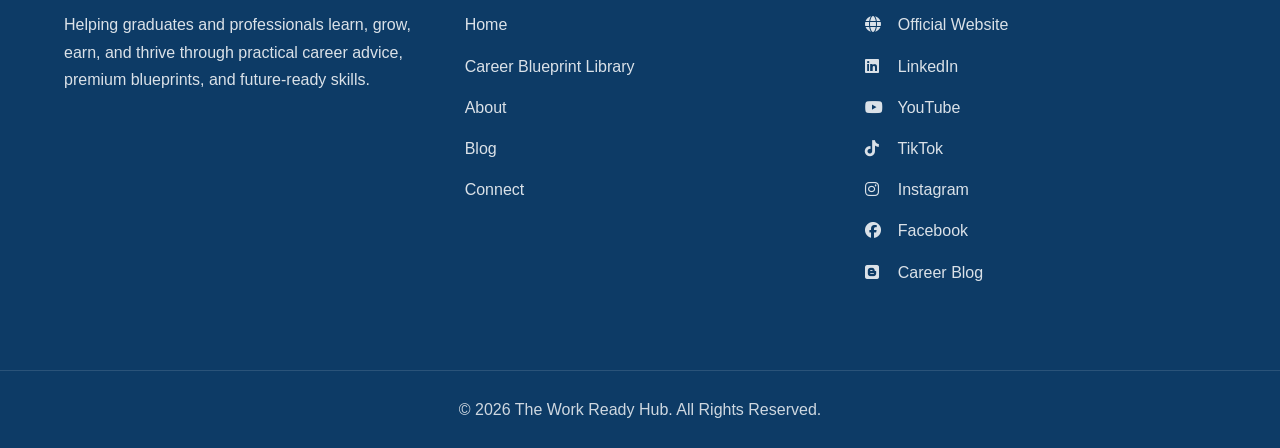
==== commit 80203720: "Redesigned all website pages with premium layout" ====
--- a/index.html
+++ b/index.html
@@ -2,239 +2,416 @@
 <html lang="en">
 
 <head>
+
     <meta charset="UTF-8">
+
     <meta name="viewport" content="width=device-width, initial-scale=1.0">
 
     <title>The Work Ready Hub | Career Advice for Graduates & Remote Professionals</title>
 
     <meta name="description"
-        content="Practical career guidance for graduates and remote professionals. Learn how to get hired, earn more, get promoted, and build healthy workplace boundaries.">
+        content="Practical career guidance for graduates and remote professionals. Learn how to get hired, earn more, get promoted, negotiate better salaries, and build healthy workplace boundaries.">
 
     <link rel="stylesheet" href="css/style.css">
 
     <link rel="stylesheet"
         href="https://cdnjs.cloudflare.com/ajax/libs/font-awesome/6.5.2/css/all.min.css">
+
 </head>
 
 <body>
 
-    <header>
-
-        <nav class="navbar">
-
-            <div class="logo">
+<!-- ==========================================
+     HEADER
+========================================== -->
+
+<header>
+
+    <div class="navbar">
+
+        <div class="logo">
+
+            <a href="index.html">
 
                 <img src="Images/logo.png"
                     alt="The Work Ready Hub Logo">
 
-                <h2>Work Ready Hub</h2>
+            </a>
+
+            <div>
+
+                <h2>The Work Ready Hub</h2>
+
+                <p>Learn • Grow • Earn • Thrive</p>
 
             </div>
 
-            <div>
-
-                <a href="index.html">Home</a>
-                <a href="resources.html">Resources</a>
-                <a href="about.html">About</a>
-                <a href="blog.html">Blog</a>
-                <a href="contact.html">Connect</a>
+        </div>
+
+        <nav>
+
+            <a href="index.html" class="active">Home</a>
+
+            <a href="resources.html">Career Blueprint Library</a>
+
+            <a href="about.html">About</a>
+
+            <a href="blog.html">Blog</a>
+
+            <a href="contact.html">Connect</a>
+
+        </nav>
+
+    </div>
+
+</header>
+
+<!-- ==========================================
+     HERO
+========================================== -->
+
+<section class="hero">
+
+    <div class="container">
+
+        <h1>
+
+            Career Advice That Puts You First
+
+        </h1>
+
+        <p>
+
+            Helping graduates, remote professionals, and ambitious employees
+            build stronger careers through practical guidance, premium
+            blueprints, and real-world strategies that help you get hired,
+            earn more, grow faster, and protect your career.
+
+        </p>
+
+        <a href="resources.html" class="hero-button">
+
+            Explore the Blueprint Library
+
+        </a>
+
+    </div>
+
+</section>
+
+<!-- ==========================================
+     OUR FOCUS
+========================================== -->
+
+<section>
+
+    <div class="container">
+
+        <h2 class="section-title">
+
+            Our Focus
+
+        </h2>
+
+        <p class="section-subtitle">
+
+            Everything we create is designed to help you build a stronger,
+            healthier, more successful career, no matter where you are in
+            your professional journey.
+
+        </p>
+
+        <div class="grid">
+            <!-- ==========================================
+     GET HIRED
+========================================== -->
+
+<div class="card">
+
+    <i class="fas fa-briefcase"></i>
+
+    <h3>Get Hired</h3>
+
+    <p>
+
+        Build a standout CV, optimize your LinkedIn profile,
+        prepare for interviews, and confidently secure remote
+        opportunities anywhere in the world.
+
+    </p>
+
+</div>
+
+<!-- ==========================================
+     EARN MORE
+========================================== -->
+
+<div class="card">
+
+    <i class="fas fa-sack-dollar"></i>
+
+    <h3>Earn More</h3>
+
+    <p>
+
+        Learn salary negotiation strategies, understand your
+        market value, and increase your earning potential with
+        confidence.
+
+    </p>
+
+</div>
+
+<!-- ==========================================
+     GROW YOUR CAREER
+========================================== -->
+
+<div class="card">
+
+    <i class="fas fa-chart-line"></i>
+
+    <h3>Grow Your Career</h3>
+
+    <p>
+
+        Position yourself for promotions, build leadership
+        skills, increase your visibility, and become the
+        professional every employer values.
+
+    </p>
+
+</div>
+
+<!-- ==========================================
+     PROTECT YOURSELF
+========================================== -->
+
+<div class="card">
+
+    <i class="fas fa-shield-heart"></i>
+
+    <h3>Protect Yourself</h3>
+
+    <p>
+
+        Set healthy workplace boundaries, navigate difficult
+        managers, advocate for yourself professionally, and
+        build long-term career security.
+
+    </p>
+
+</div>
+
+        </div>
+
+    </div>
+
+</section>
+
+<!-- ==========================================
+     WHY WORK READY HUB
+========================================== -->
+
+<section>
+
+    <div class="container">
+
+        <h2 class="section-title">
+
+            Why The Work Ready Hub?
+
+        </h2>
+
+        <p class="section-subtitle">
+                        The workplace doesn't come with a manual, but your career deserves one.
+
+            Too many graduates and professionals begin their careers without
+            knowing how to negotiate salaries, prepare for promotions,
+            establish healthy workplace boundaries, or future-proof their skills
+            in an AI-driven world.
+
+            The Work Ready Hub exists to bridge that gap by providing practical,
+            actionable career education that helps you succeed with confidence.
+
+        </p>
+
+    </div>
+
+</section>
+
+<!-- ==========================================
+     OUR MISSION
+========================================== -->
+
+<section>
+
+    <div class="container">
+
+        <h2 class="section-title">
+
+            Our Mission
+
+        </h2>
+
+        <p class="section-subtitle">
+
+            We believe career success shouldn't depend on luck, hidden knowledge,
+            or learning through costly mistakes. Our mission is to equip every
+            professional with practical tools, proven strategies, and premium
+            career resources that create long-term success.
+
+        </p>
+
+        <div class="grid">
+
+            <div class="card">
+
+                <i class="fas fa-lightbulb"></i>
+
+                <h3>Practical Advice</h3>
+
+                <p>
+
+                    No fluff. Every blueprint is designed to give you practical
+                    actions you can apply immediately.
+
+                </p>
 
             </div>
 
-        </nav>
-
-    </header>
-
-    <section class="hero">
-
-        <div class="container">
-
-            <h1>Career Advice That Puts You First</h1>
+            <div class="card">
+
+                <i class="fas fa-globe"></i>
+
+                <h3>Global Opportunities</h3>
+
+                <p>
+
+                    Whether you're pursuing remote work or international careers,
+                    our guidance prepares you for today's global job market.
+
+                </p>
+
+            </div>
+
+            <div class="card">
+
+                <i class="fas fa-rocket"></i>
+
+                <h3>Career Growth</h3>
+
+                <p>
+
+                    From getting hired to earning promotions and protecting your
+                    career, we're with you every step of the journey.
+
+                </p>
+
+            </div>
+
+        </div>
+
+    </div>
+
+</section>
+
+<!-- ==========================================
+     FOOTER
+========================================== -->
+
+<footer>
+
+        <div class="footer-container">
+
+        <div>
+
+            <h3>The Work Ready Hub</h3>
 
             <p>
 
-                Whether you're searching for your first remote opportunity,
-                preparing for a promotion, negotiating your salary,
-                or learning how to protect yourself from workplace exploitation,
-                The Work Ready Hub provides practical career guidance you can trust.
+                Helping graduates and professionals learn, grow, earn, and thrive through practical career advice, premium blueprints, and future-ready skills.
 
             </p>
 
-            <a href="resources.html" class="btn">
-
-                Explore Resources
-
-            </a>
-
-        </div>
-
-    </section>
-
-    <section class="container">
-
-        <h2 class="section-title">
-
-            Our Focus
-
-        </h2>
-
-        <p class="section-subtitle">
-
-            Everything we create is designed to help you build a stronger,
-            healthier and more successful career.
+        </div>
+
+        <div>
+
+            <h3>Quick Links</h3>
+
+            <a href="index.html">Home</a>
+
+            <a href="resources.html">Career Blueprint Library</a>
+
+            <a href="about.html">About</a>
+
+            <a href="blog.html">Blog</a>
+
+            <a href="contact.html">Connect</a>
+
+        </div>
+
+        <div>
+
+            <h3>Connect With Us</h3>
+
+            <a href="https://blueletica.github.io/the-work-ready-hub/" target="_blank">
+
+                <i class="fas fa-globe"></i> Official Website
+
+            </a>
+
+            <a href="https://www.linkedin.com/in/bahati-mulishi-ngakani-0947612ab/" target="_blank">
+
+                <i class="fab fa-linkedin"></i> LinkedIn
+
+            </a>
+
+            <a href="https://youtube.com/@workreadyhub?si=gj5G-t7t1hKADA_G" target="_blank">
+
+                <i class="fab fa-youtube"></i> YouTube
+
+            </a>
+
+            <a href="https://www.tiktok.com/@workready0" target="_blank">
+
+                <i class="fab fa-tiktok"></i> TikTok
+
+            </a>
+
+            <a href="https://www.instagram.com/work_ready_hub/" target="_blank">
+
+                <i class="fab fa-instagram"></i> Instagram
+
+            </a>
+
+            <a href="https://www.facebook.com/profile.php?id=61587493340198" target="_blank">
+
+                <i class="fab fa-facebook"></i> Facebook
+
+            </a>
+
+            <a href="https://remoteinsights.blogspot.com/" target="_blank">
+
+                <i class="fab fa-blogger"></i> Career Blog
+
+            </a>
+
+        </div>
+
+    </div>
+
+    <div class="footer-bottom">
+
+        <p>
+
+            © 2026 The Work Ready Hub. All Rights Reserved.
 
         </p>
 
-        <div class="grid">
-
-            <div class="card">
-
-                <i class="fas fa-briefcase fa-3x"></i>
-
-                <h3>Get Hired</h3>
-
-                <p>
-
-                    Practical strategies for landing your first remote opportunity,
-                    writing stronger CVs and succeeding in interviews.
-
-                </p>
-
-            </div>
-
-            <div class="card">
-
-                <i class="fas fa-sack-dollar fa-3x"></i>
-
-                <h3>Earn More</h3>
-
-                <p>
-
-                    Learn salary negotiation,
-                    understand your market value,
-                    and confidently increase your earning potential.
-
-                </p>
-
-            </div>
-
-            <div class="card">
-
-                <i class="fas fa-chart-line fa-3x"></i>
-
-                <h3>Grow Your Career</h3>
-
-                <p>
-
-                    Build visibility,
-                    prepare for promotions,
-                    and become a trusted professional inside your organisation.
-
-                </p>
-
-            </div>
-
-            <div class="card">
-
-                <i class="fas fa-shield-heart fa-3x"></i>
-
-                <h3>Protect Yourself</h3>
-
-                <p>
-
-                    Learn healthy workplace boundaries,
-                    communicate professionally,
-                    and confidently advocate for yourself.
-
-                </p>
-
-            </div>
-
-        </div>
-
-    </section>
-
-    <section class="container">
-
-        <h2 class="section-title">
-
-            Why The Work Ready Hub?
-
-        </h2>
-
-        <p class="section-subtitle">
-
-            Starting your career shouldn't feel like navigating a maze alone.
-            Too many talented graduates and remote professionals enter the workplace
-            without practical guidance on finding opportunities,
-            negotiating fair salaries,
-            or protecting themselves from unhealthy work environments.
-
-            Our mission is simple:
-
-            <strong>help you build a career with confidence, clarity and purpose.</strong>
-
-        </p>
-
-    </section>
-
-    <footer>
-
-        <div class="social">
-
-            <a href="https://www.linkedin.com/in/bahati-mulishi-ngakani-0947612ab/"
-                target="_blank"
-                rel="noopener">
-
-                <i class="fab fa-linkedin"></i>
-
-            </a>
-
-            <a href="https://youtube.com/@workreadyhub?si=gj5G-t7t1hKADA_G"
-                target="_blank"
-                rel="noopener">
-
-                <i class="fab fa-youtube"></i>
-
-            </a>
-
-            <a href="https://www.tiktok.com/@workready0"
-                target="_blank"
-                rel="noopener">
-
-                <i class="fab fa-tiktok"></i>
-
-            </a>
-
-            <a href="https://www.instagram.com/work_ready_hub/?hl=en"
-                target="_blank"
-                rel="noopener">
-
-                <i class="fab fa-instagram"></i>
-
-            </a>
-
-            <a href="https://www.facebook.com/profile.php?id=61587493340198"
-                target="_blank"
-                rel="noopener">
-
-                <i class="fab fa-facebook"></i>
-
-            </a>
-
-            <a href="https://remoteinsights.blogspot.com/"
-                target="_blank"
-                rel="noopener">
-
-                <i class="fab fa-blogger"></i>
-
-            </a>
-
-        </div>
-
-        <p>&copy; 2026 The Work Ready Hub. All Rights Reserved.</p>
-
-    </footer>
+    </div>
+
+</footer>
 
 </body>
 
--- a/css/style.css
+++ b/css/style.css
@@ -1,171 +1,180 @@
 /* =====================================================
    THE WORK READY HUB
-   Premium Corporate Stylesheet
-   ===================================================== */
-
-/* =====================
-   Google Font
-===================== */
-
-@import url('https://fonts.googleapis.com/css2?family=Poppins:wght@300;400;500;600;700;800&display=swap');
-
-/* =====================
-   Reset
-===================== */
+   Version 2.0
+   Learn • Grow • Earn • Thrive
+===================================================== */
+
+
+/* =====================================================
+   RESET
+===================================================== */
 
 *{
-margin:0;
-padding:0;
-box-sizing:border-box;
+    margin:0;
+    padding:0;
+    box-sizing:border-box;
 }
 
 html{
-scroll-behavior:smooth;
-}
+    scroll-behavior:smooth;
+}
+
+img{
+    max-width:100%;
+    display:block;
+}
+
+a{
+    text-decoration:none;
+}
+
+ul{
+    list-style:none;
+}
+
+
+/* =====================================================
+   ROOT VARIABLES
+===================================================== */
+
+:root{
+
+    --primary:#0d3b66;
+
+    --primary-dark:#082847;
+
+    --secondary:#27c2ff;
+
+    --secondary-dark:#11a8e6;
+
+    --white:#ffffff;
+
+    --light:#f5f8fc;
+
+    --gray:#6b7280;
+
+    --dark:#1f2937;
+
+    --border:#e5e7eb;
+
+    --shadow:0 10px 30px rgba(0,0,0,.08);
+
+    --shadow-hover:0 18px 40px rgba(0,0,0,.15);
+
+    --radius:18px;
+
+    --transition:.3s ease;
+
+}
+
+
+/* =====================================================
+   GLOBAL STYLES
+===================================================== */
 
 body{
-font-family:'Poppins',sans-serif;
-background:#f5f8fc;
-color:#333;
-line-height:1.8;
-overflow-x:hidden;
-}
-
-/* =====================
-   Images
-===================== */
-
-img{
-max-width:100%;
-display:block;
-}
-
-/* =====================
-   Links
-===================== */
-
-a{
-text-decoration:none;
-transition:.3s;
-}
-
-/* =====================
-   Container
-===================== */
+
+    font-family:'Poppins',Arial,sans-serif;
+
+    background:var(--light);
+
+    color:var(--dark);
+
+    line-height:1.7;
+
+    font-size:16px;
+
+}
+
+
+/* =====================================================
+   TYPOGRAPHY
+===================================================== */
+
+h1,
+h2,
+h3,
+h4,
+h5,
+h6{
+
+    color:var(--primary);
+
+    line-height:1.2;
+
+    font-weight:700;
+
+}
+
+h1{
+
+    font-size:58px;
+
+}
+
+h2{
+
+    font-size:42px;
+
+}
+
+h3{
+
+    font-size:28px;
+
+}
+
+p{
+
+    color:var(--gray);
+
+    margin-bottom:18px;
+
+}
+
+
+/* =====================================================
+   LAYOUT
+===================================================== */
 
 .container{
-width:90%;
-max-width:1200px;
-margin:auto;
-}
-
-/* =====================
-   Header
-===================== */
-
-header{
-position:sticky;
-top:0;
-z-index:1000;
-background:#0d3b66;
-box-shadow:0 5px 18px rgba(0,0,0,.12);
-}
-
-/* =====================
-   Navigation
-===================== */
-
-.navbar{
-width:90%;
-max-width:1200px;
-margin:auto;
-display:flex;
-justify-content:space-between;
-align-items:center;
-padding:18px 0;
-}
-
-.logo{
-display:flex;
-align-items:center;
-gap:15px;
-}
-
-.logo img{
-width:70px;
-}
-
-.logo h2{
-color:#fff;
-font-size:28px;
-font-weight:700;
-}
-
-nav{
-display:flex;
-gap:15px;
-align-items:center;
-}
-
-nav a{
-color:#fff;
-padding:10px 18px;
-border-radius:8px;
-font-weight:600;
-}
-
-nav a:hover{
-background:#27c2ff;
-color:#fff;
-}
-
-/* =====================
-   Hero
-===================== */
-
-.hero{
-background:linear-gradient(135deg,#0d3b66,#082847);
-color:#fff;
-text-align:center;
-padding:120px 20px;
-}
-
-.hero h1{
-font-size:64px;
-font-weight:700;
-margin-bottom:25px;
-}
-
-.hero p{
-max-width:850px;
-margin:auto;
-font-size:22px;
-opacity:.95;
-}
-
-/* =====================
-   Buttons
-===================== */
+
+    width:90%;
+
+    max-width:1200px;
+
+    margin:auto;
+
+}
+
+section{
+
+    padding:90px 0;
+
+}
+
+
+/* =====================================================
+   REUSABLE BUTTONS
+===================================================== */
 
 .button,
 .btn,
 .hero-button{
 
-display:inline-block;
-
-margin-top:35px;
-
-padding:16px 36px;
-
-background:#27c2ff;
-
-color:#fff;
-
-font-weight:600;
-
-border-radius:10px;
-
-transition:.3s;
+    display:inline-block;
+
+    background:var(--primary);
+
+    color:var(--white);
+
+    padding:15px 34px;
+
+    border-radius:10px;
+
+    font-weight:600;
+
+    transition:var(--transition);
 
 }
 
@@ -173,669 +182,1006 @@
 .btn:hover,
 .hero-button:hover{
 
-background:#0d3b66;
-
-transform:translateY(-4px);
-
-box-shadow:0 12px 25px rgba(0,0,0,.18);
-
-}
-
-/* =====================
-   Sections
-===================== */
-
-section{
-padding:90px 0;
-}
+    background:var(--secondary);
+
+    transform:translateY(-3px);
+
+}
+
+
+/* =====================================================
+   REUSABLE TITLES
+===================================================== */
 
 .section-title{
-text-align:center;
-font-size:42px;
-color:#0d3b66;
-margin-bottom:15px;
+
+    text-align:center;
+
+    margin-bottom:18px;
+
 }
 
 .section-subtitle{
-text-align:center;
-font-size:18px;
-max-width:760px;
-margin:0 auto 60px;
-color:#666;
-}
-
-/* =====================================================
-   Feature Cards
-===================================================== */
-
-.features,
+
+    max-width:760px;
+
+    margin:0 auto 60px;
+
+    text-align:center;
+
+    font-size:18px;
+
+}
+
+/* =====================================================
+   HEADER
+===================================================== */
+
+header{
+
+    position:sticky;
+
+    top:0;
+
+    left:0;
+
+    width:100%;
+
+    background:var(--white);
+
+    box-shadow:0 3px 15px rgba(0,0,0,.08);
+
+    z-index:1000;
+
+}
+
+
+/* =====================================================
+   NAVBAR
+===================================================== */
+
+.navbar{
+
+    width:90%;
+
+    max-width:1200px;
+
+    margin:auto;
+
+    display:flex;
+
+    justify-content:space-between;
+
+    align-items:center;
+
+    padding:18px 0;
+
+}
+
+
+/* =====================================================
+   LOGO
+===================================================== */
+
+.logo{
+
+    display:flex;
+
+    align-items:center;
+
+    gap:16px;
+
+}
+
+.logo img{
+
+    width:70px;
+
+    height:auto;
+
+}
+
+.logo h2{
+
+    font-size:28px;
+
+    color:var(--primary);
+
+    margin-bottom:4px;
+
+}
+
+.logo p{
+
+    font-size:14px;
+
+    color:var(--gray);
+
+    margin:0;
+
+}
+
+
+/* =====================================================
+   NAVIGATION
+===================================================== */
+
+nav{
+
+    display:flex;
+
+    align-items:center;
+
+    gap:28px;
+
+}
+
+nav a{
+
+    color:var(--dark);
+
+    font-weight:600;
+
+    position:relative;
+
+    transition:var(--transition);
+
+}
+
+nav a:hover{
+
+    color:var(--secondary);
+
+}
+
+
+/* =====================================================
+   ACTIVE LINK
+===================================================== */
+
+nav a.active{
+
+    color:var(--primary);
+
+}
+
+nav a.active::after{
+
+    content:"";
+
+    position:absolute;
+
+    left:0;
+
+    bottom:-8px;
+
+    width:100%;
+
+    height:3px;
+
+    background:var(--secondary);
+
+    border-radius:10px;
+
+}
+
+nav a:hover::after{
+
+    content:"";
+
+    position:absolute;
+
+    left:0;
+
+    bottom:-8px;
+
+    width:100%;
+
+    height:3px;
+
+    background:var(--secondary);
+
+    border-radius:10px;
+
+}
+
+
+/* =====================================================
+   PAGE HERO (Shared)
+===================================================== */
+
+.hero,
+.library-hero{
+
+    background:linear-gradient(135deg,var(--primary),var(--primary-dark));
+
+    color:var(--white);
+
+    text-align:center;
+
+    padding:120px 20px;
+
+}
+
+.hero h1,
+.library-hero h1{
+
+    color:var(--white);
+
+    margin-bottom:20px;
+
+}
+
+.hero p,
+.library-hero p{
+
+    color:rgba(255,255,255,.92);
+
+    max-width:850px;
+
+    margin:auto;
+
+    font-size:20px;
+
+}
+
+/* =====================================================
+   HOMEPAGE FEATURE GRID
+===================================================== */
+
 .grid{
 
-display:grid;
-
-grid-template-columns:repeat(auto-fit,minmax(260px,1fr));
-
-gap:30px;
-
-}
-
-.feature-card,
+    display:grid;
+
+    grid-template-columns:repeat(auto-fit,minmax(260px,1fr));
+
+    gap:30px;
+
+    width:90%;
+
+    max-width:1200px;
+
+    margin:90px auto;
+
+}
+
+
+/* =====================================================
+   STANDARD CARD
+===================================================== */
+
 .card{
 
-background:#ffffff;
-
-padding:35px;
-
-border-radius:18px;
-
-box-shadow:0 12px 28px rgba(0,0,0,.08);
-
-transition:all .3s ease;
-
-text-align:center;
-
-}
-
-.feature-card:hover,
+    background:var(--white);
+
+    padding:35px;
+
+    border-radius:var(--radius);
+
+    box-shadow:var(--shadow);
+
+    text-align:center;
+
+    transition:var(--transition);
+
+    border:1px solid var(--border);
+
+}
+
 .card:hover{
 
-transform:translateY(-8px);
-
-box-shadow:0 18px 35px rgba(0,0,0,.15);
-
-}
-
-.feature-card i,
+    transform:translateY(-10px);
+
+    box-shadow:var(--shadow-hover);
+
+}
+
 .card i{
 
-font-size:52px;
-
-color:#27c2ff;
-
-margin-bottom:20px;
-
-}
-
-.feature-card h3,
+    font-size:52px;
+
+    color:var(--secondary);
+
+    margin-bottom:20px;
+
+}
+
 .card h3{
 
-color:#0d3b66;
-
-font-size:24px;
-
-margin-bottom:15px;
-
-}
-
-.feature-card p,
+    margin-bottom:15px;
+
+    color:var(--primary);
+
+}
+
 .card p{
 
-color:#666;
-
-font-size:16px;
-
-}
-
-/* =====================================================
-   Resource Cards
-===================================================== */
-
-.resource-grid{
-
-display:grid;
-
-grid-template-columns:repeat(auto-fit,minmax(340px,1fr));
-
-gap:35px;
-
-}
-
-.resource-card{
-
-background:#fff;
-
-padding:40px;
-
-border-radius:18px;
-
-box-shadow:0 12px 28px rgba(0,0,0,.08);
-
-transition:all .3s ease;
-
-position:relative;
-
-overflow:hidden;
-
-}
-
-.resource-card::before{
-
-content:"";
-
-position:absolute;
-
-top:0;
-
-left:0;
-
-width:100%;
-
-height:6px;
-
-background:#27c2ff;
-
-}
-
-.resource-card:hover{
-
-transform:translateY(-8px);
-
-box-shadow:0 20px 40px rgba(0,0,0,.15);
-
-}
-
-.resource-card i{
-
-font-size:55px;
-
-color:#27c2ff;
-
-margin-bottom:25px;
-
-}
-
-.resource-card h3{
-
-color:#0d3b66;
-
-font-size:28px;
-
-margin-bottom:20px;
-
-}
-
-.resource-card h4{
-
-margin:25px 0 15px;
-
-color:#0d3b66;
-
-}
-
-.resource-card p{
-
-color:#666;
-
-margin-bottom:20px;
-
-}
-
-.resource-card ul{
-
-padding-left:20px;
-
-margin-bottom:25px;
-
-}
-
-.resource-card li{
-
-margin-bottom:12px;
-
-color:#555;
-
-}
-
-/* =====================================================
-   Blog Cards
-===================================================== */
-
-.blog-grid{
-
-display:grid;
-
-grid-template-columns:repeat(auto-fit,minmax(320px,1fr));
-
-gap:35px;
-
-}
-
-.blog-card{
-
-background:#fff;
-
-border-top:6px solid #27c2ff;
-
-border-radius:18px;
-
-overflow:hidden;
-
-box-shadow:0 12px 28px rgba(0,0,0,.08);
-
-transition:all .3s ease;
-
-}
-
-.blog-card:hover{
-
-transform:translateY(-8px);
-
-box-shadow:0 20px 40px rgba(0,0,0,.15);
-
-}
-
-.blog-content{
-
-padding:35px;
-
-}
-
-.blog-content h3{
-
-color:#0d3b66;
-
-margin-bottom:18px;
-
-font-size:24px;
-
-}
-
-.blog-content p{
-
-color:#666;
-
-}
-
-/* =====================================================
-   Lists
-===================================================== */
-
-ul{
-
-padding-left:22px;
-
-}
-
-li{
-
-margin-bottom:10px;
-
-line-height:1.8;
-
-}
-
-/* =====================================================
-   Cards Buttons
-===================================================== */
-
-.card .button,
-.resource-card .button,
-.blog-card .button{
-
-margin-top:20px;
-
-}
-
-/* =====================================================
-   Nice Hover Glow
-===================================================== */
-
-.card:hover i,
-.feature-card:hover i,
-.resource-card:hover i{
-
-transform:scale(1.08);
-
-transition:.3s;
-
-color:#0d3b66;
-
-}
-
-/* =====================================================
-   FOOTER
-===================================================== */
-
-footer{
-
-background:#082847;
-
-color:#fff;
-
-margin-top:80px;
-
-}
-
-.footer-container{
-
-width:90%;
-
-max-width:1200px;
-
-margin:auto;
-
-display:grid;
-
-grid-template-columns:repeat(auto-fit,minmax(260px,1fr));
-
-gap:40px;
-
-padding:60px 0;
-
-}
-
-.footer-container h3{
-
-margin-bottom:20px;
-
-font-size:22px;
-
-}
-
-.footer-container p{
-
-color:#d6e4f2;
-
-line-height:1.8;
-
-}
-
-.footer-container a{
-
-display:block;
-
-color:#d6e4f2;
-
-margin-bottom:12px;
-
-font-weight:500;
-
-transition:.3s;
-
-}
-
-.footer-container a:hover{
-
-color:#27c2ff;
-
-padding-left:6px;
-
-}
-
-.footer-bottom{
-
-text-align:center;
-
-padding:25px;
-
-border-top:1px solid rgba(255,255,255,.12);
-
-font-size:15px;
-
-color:#cfdceb;
-
-}
-
-/* =====================================================
-   SOCIAL ICONS
-===================================================== */
-
-.social{
-
-display:flex;
-
-justify-content:center;
-
-align-items:center;
-
-gap:18px;
-
-margin-top:25px;
-
-flex-wrap:wrap;
-
-}
-
-.social a{
-
-width:48px;
-
-height:48px;
-
-display:flex;
-
-justify-content:center;
-
-align-items:center;
-
-background:#0d3b66;
-
-color:#fff;
-
-border-radius:50%;
-
-font-size:22px;
-
-transition:.3s;
-
-}
-
-.social a:hover{
-
-background:#27c2ff;
-
-transform:translateY(-5px) scale(1.08);
-
-}
-
-/* =====================================================
-   LOGO
-===================================================== */
-
-.logo img{
-
-border-radius:12px;
-
-box-shadow:0 8px 20px rgba(0,0,0,.15);
-
-}
-
-/* =====================================================
-   GENERAL ANIMATIONS
-===================================================== */
-
-.card,
-.feature-card,
-.resource-card,
-.blog-card,
-.button,
-.hero-button{
-
-transition:all .3s ease;
-
-}
-
-/* =====================================================
-   TEXT
-===================================================== */
-
-h1,h2,h3,h4{
-
-font-weight:700;
-
-line-height:1.3;
-
-}
-
-p{
-
-line-height:1.8;
-
-}
-
-/* =====================================================
-   DIVIDERS
-===================================================== */
-
-hr{
-
-border:none;
-
-height:1px;
-
-background:#e5eaf1;
-
-margin:60px 0;
-
-}
-
-/* =====================================================
-   UTILITIES
-===================================================== */
-
-.text-center{
-
-text-align:center;
-
-}
-
-.mt-20{
-
-margin-top:20px;
-
-}
-
-.mt-40{
-
-margin-top:40px;
-
-}
-
-.mt-60{
-
-margin-top:60px;
-
-}
-
-.mb-20{
-
-margin-bottom:20px;
-
-}
-
-.mb-40{
-
-margin-bottom:40px;
-
-}
-
-.mb-60{
-
-margin-bottom:60px;
-
-}
-
-/* =====================================================
-   SCROLLBAR
-===================================================== */
-
-::-webkit-scrollbar{
-
-width:10px;
-
-}
-
-::-webkit-scrollbar-track{
-
-background:#edf3fa;
-
-}
-
-::-webkit-scrollbar-thumb{
-
-background:#0d3b66;
-
-border-radius:10px;
-
-}
-
-::-webkit-scrollbar-thumb:hover{
-
-background:#27c2ff;
-
-}
-
-/* =====================================================
-   TEXT SELECTION
-===================================================== */
-
-::selection{
-
-background:#27c2ff;
-
-color:#fff;
-
-}
-
-/* =====================================================
-   FADE ANIMATION
-===================================================== */
-
-@keyframes fadeUp{
-
-from{
-
-opacity:0;
-
-transform:translateY(30px);
-
-}
-
-to{
-
-opacity:1;
-
-transform:translateY(0);
-
-}
-
-}
-
-.hero,
-.card,
-.feature-card,
+    margin-bottom:0;
+
+}
+
+
+/* =====================================================
+   FEATURE CARDS
+===================================================== */
+
+.features{
+
+    display:grid;
+
+    grid-template-columns:repeat(auto-fit,minmax(260px,1fr));
+
+    gap:30px;
+
+}
+
+.feature-card{
+
+    background:var(--white);
+
+    border-radius:var(--radius);
+
+    padding:35px;
+
+    text-align:center;
+
+    box-shadow:var(--shadow);
+
+    border:1px solid var(--border);
+
+    transition:var(--transition);
+
+}
+
+.feature-card:hover{
+
+    transform:translateY(-10px);
+
+    box-shadow:var(--shadow-hover);
+
+}
+
+.feature-card i{
+
+    font-size:52px;
+
+    color:var(--secondary);
+
+    margin-bottom:20px;
+
+}
+
+.feature-card h3{
+
+    margin-bottom:18px;
+
+}
+
+.feature-card p{
+
+    margin-bottom:0;
+
+}
+
+
+/* =====================================================
+   SHARED GRID LAYOUTS
+===================================================== */
+
+.resource-grid,
+.blog-grid,
+.library-grid{
+
+    display:grid;
+
+    grid-template-columns:repeat(auto-fit,minmax(320px,1fr));
+
+    gap:35px;
+
+}
+
+
+/* =====================================================
+   SHARED CONTENT CARDS
+===================================================== */
+
 .resource-card,
 .blog-card{
 
-animation:fadeUp .8s ease;
-
-}
-
-/* =====================================================
-   RESPONSIVE DESIGN
-===================================================== */
-
-/* ---------- Large Tablets ---------- */
-
-@media (max-width:992px){
-
-.hero{
-
-padding:100px 20px;
-
-}
-
-.hero h1{
-
-font-size:48px;
-
-}
-
-.hero p{
-
-font-size:20px;
-
-}
+    background:var(--white);
+
+    border-radius:var(--radius);
+
+    box-shadow:var(--shadow);
+
+    border:1px solid var(--border);
+
+    overflow:hidden;
+
+    transition:var(--transition);
+
+}
+
+.resource-card:hover,
+.blog-card:hover{
+
+    transform:translateY(-8px);
+
+    box-shadow:var(--shadow-hover);
+
+}
+
+.resource-card,
+.blog-content{
+
+    padding:35px;
+
+}
+
+.resource-card h3,
+.blog-content h3{
+
+    margin-bottom:18px;
+
+}
+
+.resource-card p,
+.blog-content p{
+
+    margin-bottom:25px;
+
+}
+
+/* =====================================================
+   CAREER BLUEPRINT LIBRARY
+===================================================== */
+
+
+/* HERO */
+
+.library-hero{
+
+    background:linear-gradient(135deg,var(--primary),var(--primary-dark));
+
+    color:var(--white);
+
+    text-align:center;
+
+    padding:120px 20px;
+
+}
+
+.library-hero h1{
+
+    color:var(--white);
+
+    margin-bottom:20px;
+
+}
+
+.library-hero p{
+
+    color:rgba(255,255,255,.92);
+
+    max-width:850px;
+
+    margin:auto;
+
+    font-size:20px;
+
+}
+
+
+/* =====================================================
+   LIBRARY STATS
+===================================================== */
+
+.library-stats{
+
+    display:grid;
+
+    grid-template-columns:repeat(auto-fit,minmax(220px,1fr));
+
+    gap:25px;
+
+    margin-top:60px;
+
+}
+
+.stat-card{
+
+    background:rgba(255,255,255,.12);
+
+    border-radius:20px;
+
+    padding:35px;
+
+    backdrop-filter:blur(10px);
+
+    transition:var(--transition);
+
+}
+
+.stat-card:hover{
+
+    transform:translateY(-8px);
+
+}
+
+.stat-card h2{
+
+    color:var(--secondary);
+
+    font-size:48px;
+
+    margin-bottom:10px;
+
+}
+
+.stat-card p{
+
+    color:white;
+
+    margin:0;
+
+}
+
+
+/* =====================================================
+   CATEGORY HEADINGS
+===================================================== */
+
+.category-heading{
+
+    text-align:center;
+
+    margin-bottom:55px;
+
+}
+
+.category-heading h2{
+
+    margin:20px 0;
+
+}
+
+.category-heading p{
+
+    max-width:700px;
+
+    margin:auto;
+
+}
+
+.category-badge{
+
+    display:inline-flex;
+
+    align-items:center;
+
+    gap:10px;
+
+    background:#e8f4ff;
+
+    color:var(--primary);
+
+    padding:10px 20px;
+
+    border-radius:40px;
+
+    font-weight:600;
+
+    font-size:15px;
+
+}
+
+
+/* =====================================================
+   BLUEPRINT CARDS
+===================================================== */
+
+.library-card{
+
+    background:var(--white);
+
+    border-radius:20px;
+
+    padding:35px;
+
+    box-shadow:var(--shadow);
+
+    border:1px solid var(--border);
+
+    transition:var(--transition);
+
+    position:relative;
+
+    overflow:hidden;
+
+}
+
+.library-card:hover{
+
+    transform:translateY(-10px);
+
+    box-shadow:var(--shadow-hover);
+
+}
+
+.library-card h3{
+
+    margin:20px 0;
+
+    color:var(--primary);
+
+    min-height:70px;
+
+}
+
+.library-card p{
+
+    margin-bottom:25px;
+
+}
+
+
+/* =====================================================
+   LABELS
+===================================================== */
+
+.library-label{
+
+    display:inline-block;
+
+    padding:8px 18px;
+
+    border-radius:30px;
+
+    font-size:14px;
+
+    font-weight:700;
+
+    margin-bottom:15px;
+
+}
+
+.beginner{
+
+    background:#e8f5e9;
+
+    color:#2e7d32;
+
+}
+
+.growth{
+
+    background:#e3f2fd;
+
+    color:#1565c0;
+
+}
+
+.salary{
+
+    background:#fff3cd;
+
+    color:#8a6d3b;
+
+}
+
+.workplace{
+
+    background:#fce4ec;
+
+    color:#c2185b;
+
+}
+
+.security{
+
+    background:#ede7f6;
+
+    color:#5e35b1;
+
+}
+
+.future{
+
+    background:#e0f7fa;
+
+    color:#006064;
+
+}
+
+
+/* =====================================================
+   TOPIC TAGS
+===================================================== */
+
+.topic-tags{
+
+    display:flex;
+
+    flex-wrap:wrap;
+
+    gap:10px;
+
+    margin-bottom:30px;
+
+}
+
+.topic-tags span{
+
+    background:#f4f7fb;
+
+    color:var(--primary);
+
+    padding:8px 14px;
+
+    border-radius:25px;
+
+    font-size:13px;
+
+    font-weight:600;
+
+    border:1px solid #dde7f3;
+
+}
+
+
+/* =====================================================
+   CALL TO ACTION
+===================================================== */
+
+.library-cta{
+
+    background:linear-gradient(135deg,var(--primary),var(--primary-dark));
+
+    text-align:center;
+
+    color:white;
+
+}
+
+.library-cta h2{
+
+    color:white;
+
+    margin-bottom:20px;
+
+}
+
+.library-cta p{
+
+    color:rgba(255,255,255,.9);
+
+    max-width:800px;
+
+    margin:0 auto 35px;
+
+}
+
+/* =====================================================
+   ABOUT PAGE
+===================================================== */
+
+.about-content{
+
+    display:grid;
+
+    grid-template-columns:repeat(auto-fit,minmax(450px,1fr));
+
+    gap:60px;
+
+    align-items:center;
+
+}
+
+.about-content img{
+
+    border-radius:20px;
+
+    box-shadow:var(--shadow);
+
+}
+
+.about-content ul{
+
+    list-style:disc;
+
+    padding-left:20px;
+
+}
+
+.about-content li{
+
+    margin-bottom:12px;
+
+    color:var(--gray);
+
+}
+
+
+/* =====================================================
+   BLOG PAGE
+===================================================== */
+
+.blog-card img{
+
+    width:100%;
+
+    height:220px;
+
+    object-fit:cover;
+
+}
+
+.blog-content{
+
+    padding:30px;
+
+}
+
+.blog-content h3{
+
+    margin-bottom:15px;
+
+}
+
+.blog-content p{
+
+    margin-bottom:25px;
+
+}
+
+
+/* =====================================================
+   CONTACT PAGE
+===================================================== */
+
+.contact-grid{
+
+    display:grid;
+
+    grid-template-columns:repeat(auto-fit,minmax(350px,1fr));
+
+    gap:40px;
+
+}
+
+.contact-card{
+
+    background:var(--white);
+
+    padding:35px;
+
+    border-radius:var(--radius);
+
+    text-align:center;
+
+    box-shadow:var(--shadow);
+
+    transition:var(--transition);
+
+}
+
+.contact-card:hover{
+
+    transform:translateY(-8px);
+
+    box-shadow:var(--shadow-hover);
+
+}
+
+.contact-card i{
+
+    font-size:48px;
+
+    color:var(--secondary);
+
+    margin-bottom:20px;
+
+}
+
+.contact-card h3{
+
+    margin-bottom:15px;
+
+}
+
+
+/* =====================================================
+   FOOTER
+===================================================== */
+
+footer{
+
+    background:var(--primary);
+
+    color:white;
+
+}
+
+.footer-container{
+
+    width:90%;
+
+    max-width:1200px;
+
+    margin:auto;
+
+    display:grid;
+
+    grid-template-columns:repeat(auto-fit,minmax(260px,1fr));
+
+    gap:50px;
+
+    padding:70px 0;
+
+}
+
+.footer-container h3{
+
+    color:white;
+
+    margin-bottom:20px;
+
+}
+
+.footer-container p{
+
+    color:rgba(255,255,255,.85);
+
+}
+
+.footer-container a{
+
+    display:block;
+
+    color:rgba(255,255,255,.85);
+
+    margin-bottom:14px;
+
+    transition:var(--transition);
+
+}
+
+.footer-container a i{
+
+    width:28px;
+
+}
+
+.footer-container a:hover{
+
+    color:var(--secondary);
+
+}
+
+.footer-bottom{
+
+    text-align:center;
+
+    padding:25px;
+
+    border-top:1px solid rgba(255,255,255,.12);
+
+}
+
+.footer-bottom p{
+
+    color:rgba(255,255,255,.8);
+
+    margin:0;
+
+}
+
+
+/* =====================================================
+   RESPONSIVE
+===================================================== */
+
+@media (max-width:900px){
 
 .navbar{
 
@@ -843,7 +1189,13 @@
 
 gap:20px;
 
-padding:20px 0;
+}
+
+.logo{
+
+flex-direction:column;
+
+text-align:center;
 
 }
 
@@ -853,150 +1205,61 @@
 
 justify-content:center;
 
-gap:12px;
-
-}
-
-.section-title{
-
-font-size:38px;
-
-}
-
+gap:18px;
+
+}
+
+.hero,
+.library-hero{
+
+padding:90px 20px;
+
+}
+
+.hero h1,
+.library-hero h1{
+
+font-size:42px;
+
+}
+
+.hero p,
+.library-hero p{
+
+font-size:18px;
+
+}
+
+.about-content{
+
+grid-template-columns:1fr;
+
+}
+
+}
+
+@media (max-width:768px){
+
+.container{
+
+width:94%;
+
+}
+
+.grid,
+.features,
 .resource-grid,
 .blog-grid,
-.features,
-.grid{
-
-grid-template-columns:repeat(auto-fit,minmax(280px,1fr));
-
-}
-
-}
-
-/* ---------- Mobile ---------- */
-
-@media (max-width:768px){
-
-body{
-
-font-size:16px;
-
-}
-
-.hero{
-
-padding:80px 20px;
-
-}
-
-.hero h1{
-
-font-size:36px;
-
-line-height:1.3;
-
-}
-
-.hero p{
-
-font-size:18px;
-
-}
-
-.logo{
-
-flex-direction:column;
-
-text-align:center;
-
-gap:10px;
-
-}
-
-.logo img{
-
-width:60px;
-
-}
-
-.logo h2{
-
-font-size:24px;
-
-}
-
-.navbar{
-
-flex-direction:column;
-
-gap:20px;
-
-}
-
-nav{
-
-display:flex;
-
-flex-wrap:wrap;
-
-justify-content:center;
-
-gap:10px;
-
-}
-
-nav a{
-
-padding:10px 15px;
-
-font-size:15px;
-
-}
-
-.container{
-
-width:94%;
-
-}
-
-section{
-
-padding:70px 0;
-
-}
-
-.section-title{
-
-font-size:32px;
-
-}
-
-.section-subtitle{
-
-font-size:17px;
-
-margin-bottom:40px;
-
-}
-
-.resource-grid,
-.blog-grid,
-.features,
-.grid{
+.library-grid,
+.contact-grid{
 
 grid-template-columns:1fr;
 
-gap:25px;
-
-}
-
-.card,
-.feature-card,
-.resource-card,
-.blog-card{
-
-padding:28px;
+}
+
+.library-stats{
+
+grid-template-columns:1fr;
 
 }
 
@@ -1004,13 +1267,21 @@
 .btn,
 .hero-button{
 
-display:block;
-
 width:100%;
 
 text-align:center;
 
-margin-top:25px;
+}
+
+.section-title{
+
+font-size:34px;
+
+}
+
+.category-heading h2{
+
+font-size:34px;
 
 }
 
@@ -1022,105 +1293,12 @@
 
 }
 
-.social{
-
-justify-content:center;
-
-}
-
-}
-
-/* ---------- Small Phones ---------- */
-
-@media (max-width:480px){
-
-.hero{
-
-padding:70px 15px;
-
-}
-
-.hero h1{
-
-font-size:30px;
-
-}
-
-.hero p{
-
-font-size:17px;
-
-}
-
-.section-title{
-
-font-size:28px;
-
-}
-
-.card,
-.feature-card,
-.resource-card{
-
-padding:22px;
-
-}
-
-.blog-content{
-
-padding:22px;
-
-}
-
-.footer-bottom{
-
-font-size:14px;
-
-}
-
-}
-
-/* =====================================================
-   ACCESSIBILITY
-===================================================== */
-
-.button:focus,
-.btn:focus,
-.hero-button:focus,
-nav a:focus{
-
-outline:3px solid #27c2ff;
-
-outline-offset:3px;
-
-}
-
-/* =====================================================
-   PRINT
-===================================================== */
-
-@media print{
-
-header,
-footer,
-.button,
-.btn,
-.hero-button{
-
-display:none;
-
-}
-
-body{
-
-background:white;
-
-color:black;
-
-}
-
-}
-
-/* =====================================================
-   END OF STYLESHEET
-===================================================== */+.footer-container a{
+
+display:inline-block;
+
+margin:8px;
+
+}
+
+}
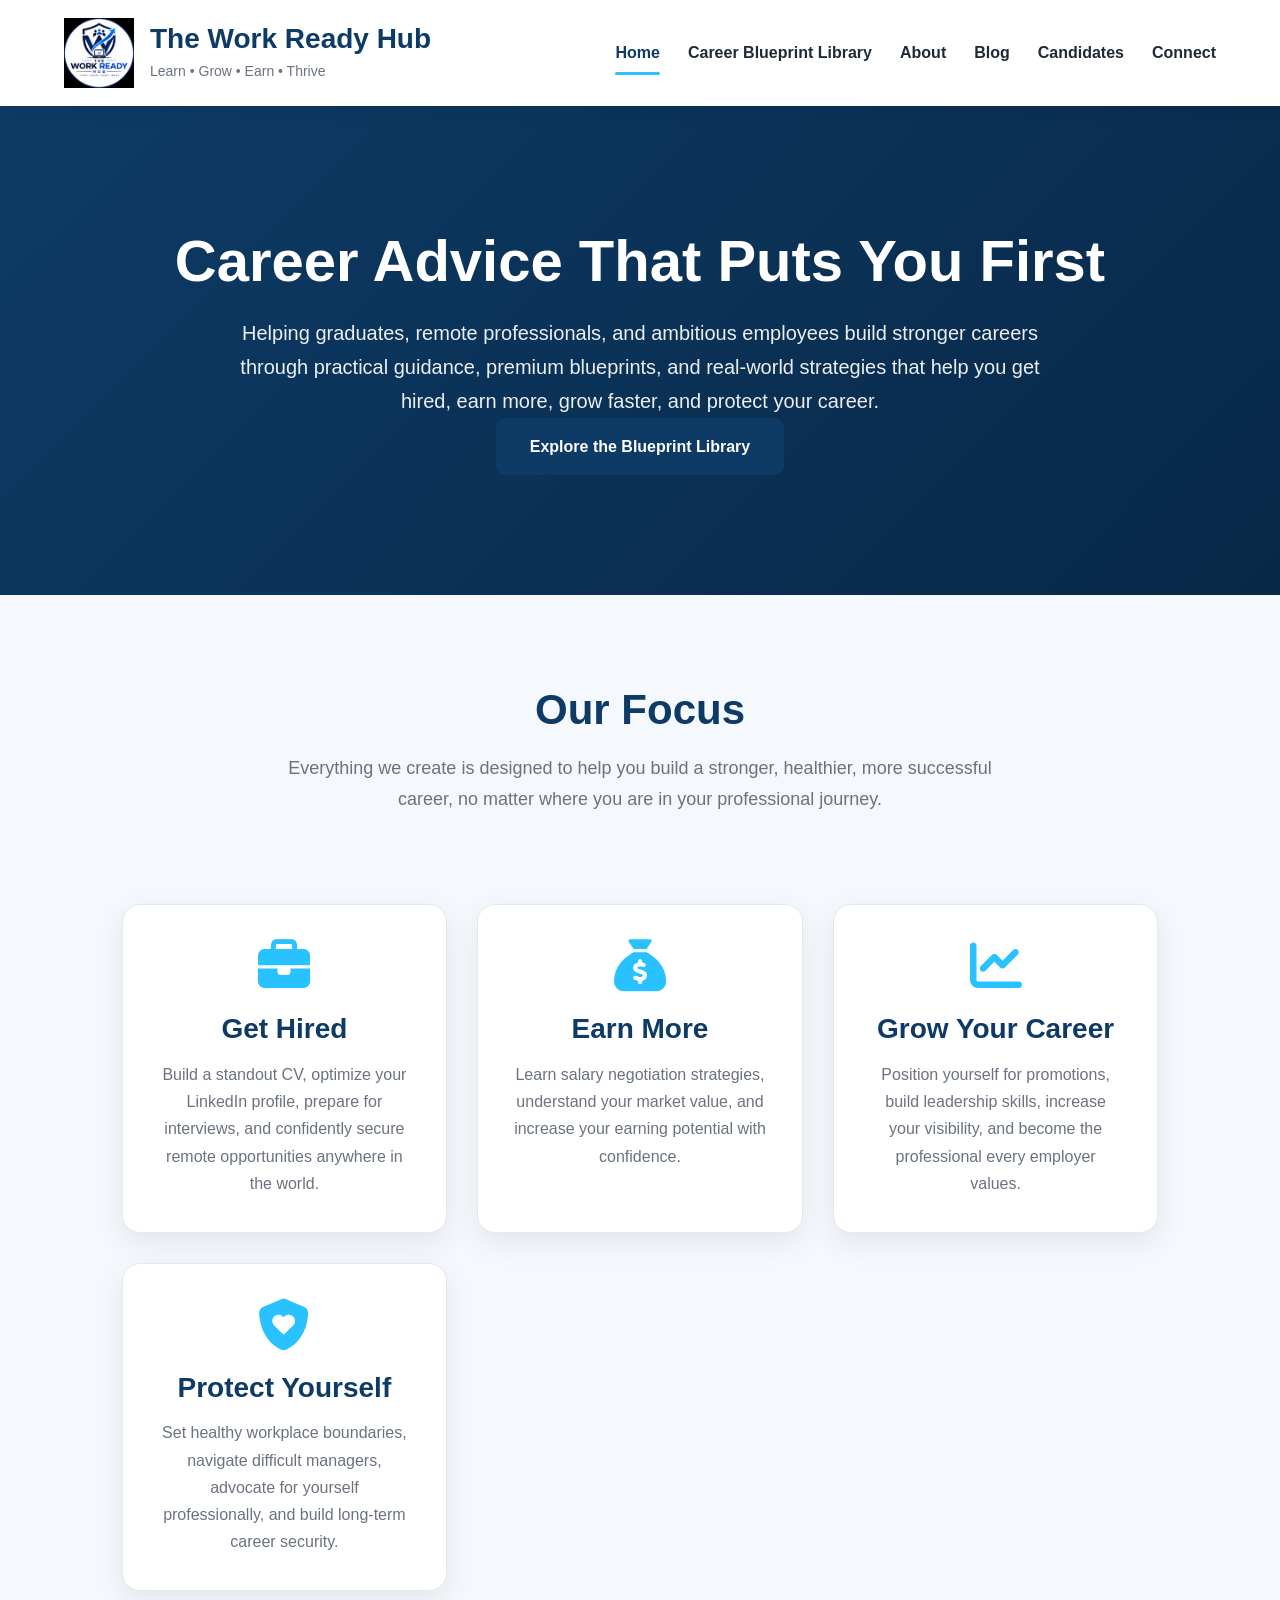
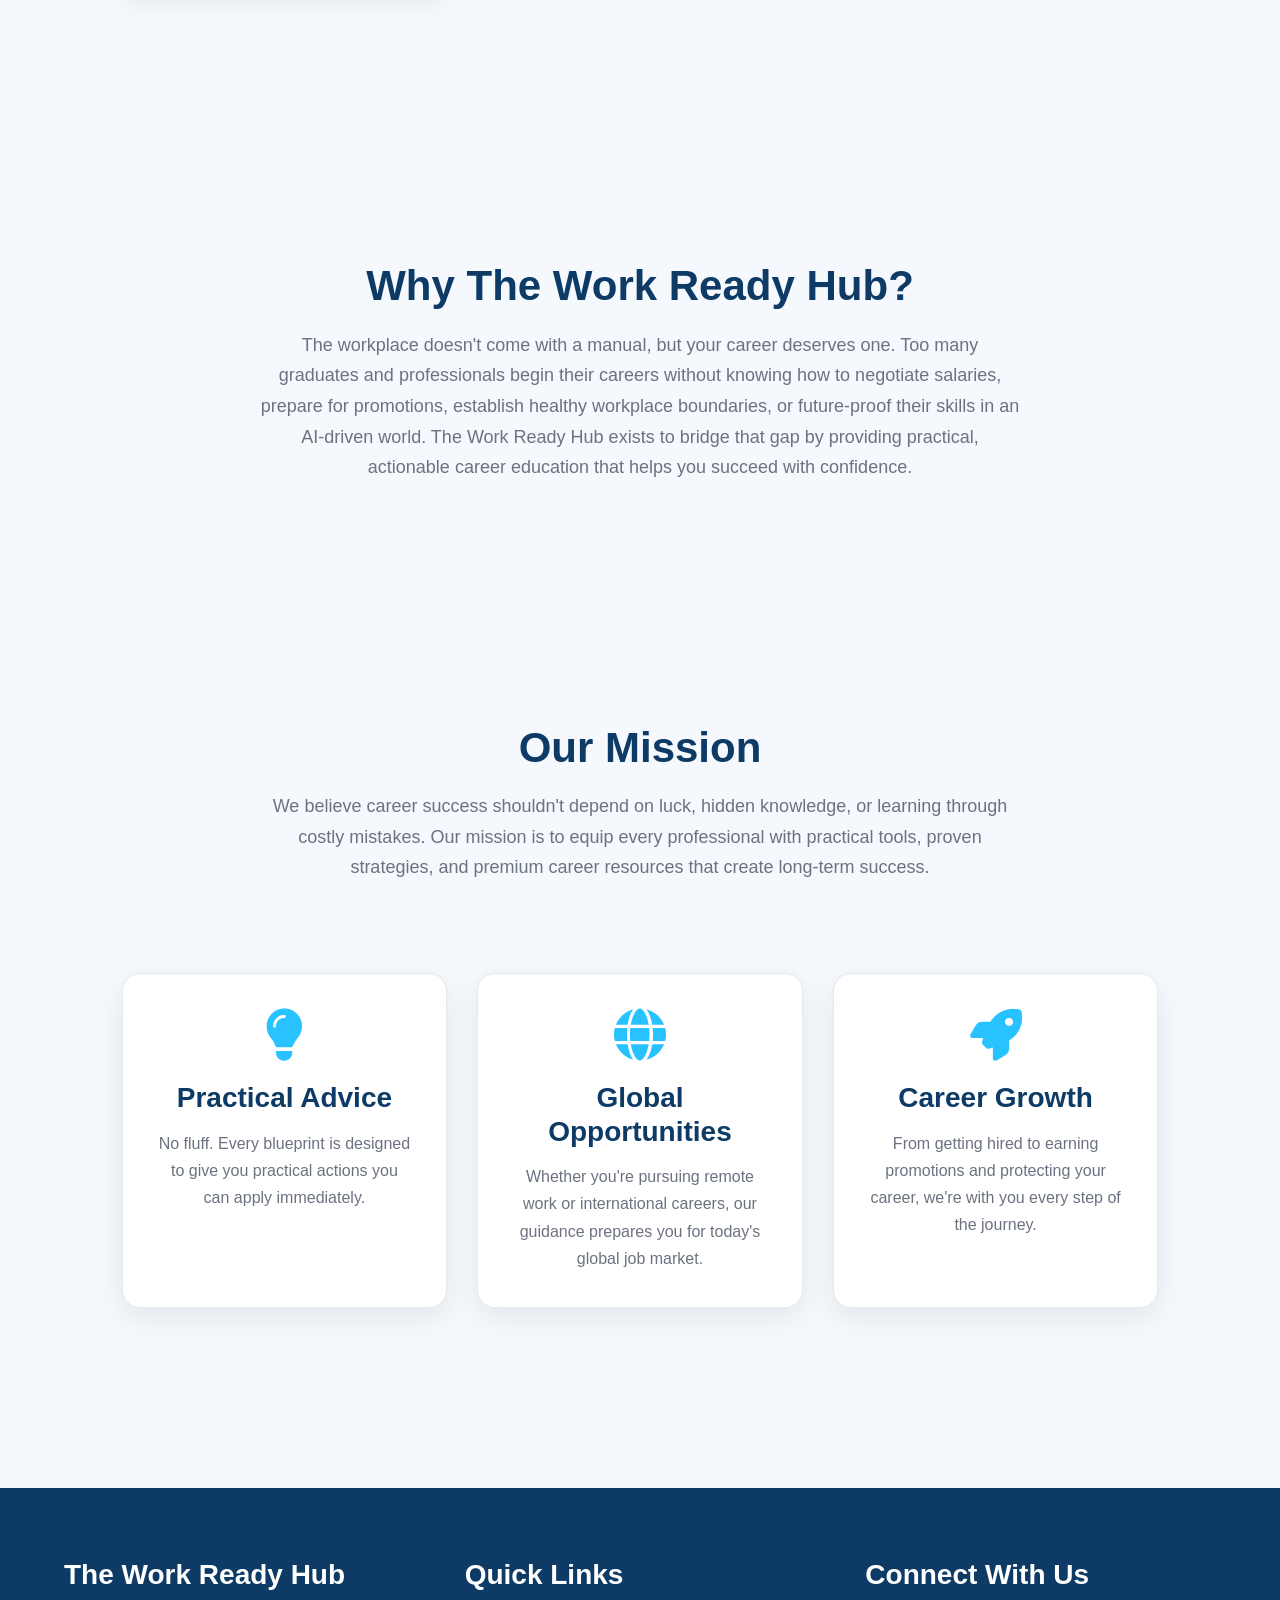
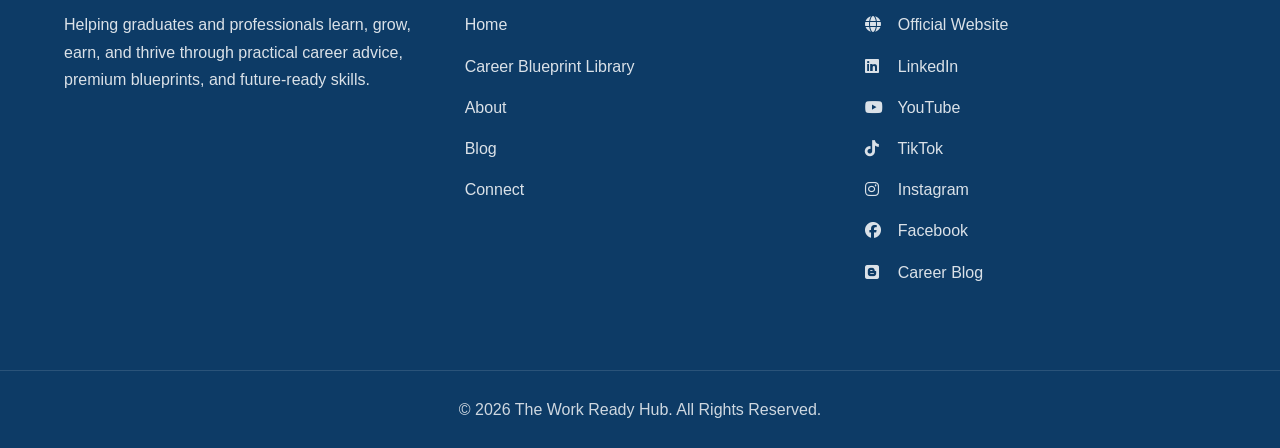
==== commit 717a923b: "Update index.html Add Candidates link to homepage" ====
--- a/index.html
+++ b/index.html
@@ -57,6 +57,8 @@
             <a href="about.html">About</a>
 
             <a href="blog.html">Blog</a>
+            
+            <a href="candidates.html">Candidates</a>
 
             <a href="contact.html">Connect</a>
 
@@ -415,4 +417,4 @@
 
 </body>
 
-</html>+</html>
--- a/css/style.css
+++ b/css/style.css
@@ -893,6 +893,21 @@
 
 }
 
+.remote{
+
+    background:#e8f4ff;
+
+    color:#0d3b66;
+
+}
+
+.thinking{
+
+    background:#e8eaf6;
+
+    color:#303f9f;
+
+}
 
 /* =====================================================
    TOPIC TAGS
@@ -1301,4 +1316,118 @@
 
 }
 
-}+
+/* =========================================
+   CANDIDATE PAGE - PROFESSIONAL FOOTER
+   ========================================= */
+
+footer .footer-content {
+    display: grid;
+    grid-template-columns: 1.5fr repeat(3, 1fr);
+    gap: 40px;
+    align-items: start;
+    padding: 65px 0 45px;
+}
+
+footer .footer-brand h3,
+footer .footer-links h3 {
+    color: #ffffff;
+    font-size: 19px;
+    margin-bottom: 20px;
+}
+
+footer .footer-brand p {
+    color: #d4e2f0;
+    line-height: 1.8;
+    margin-bottom: 14px;
+}
+
+footer .footer-links a {
+    display: block;
+    color: #d4e2f0;
+    text-decoration: none;
+    margin-bottom: 13px;
+    line-height: 1.6;
+    transition: color 0.2s ease;
+}
+
+footer .footer-links a:hover {
+    color: #29b6f6;
+}
+
+footer .footer-bottom {
+    border-top: 1px solid rgba(255,255,255,0.18);
+    text-align: center;
+    padding: 24px 0;
+}
+
+footer .footer-bottom p {
+    color: #d4e2f0;
+    margin: 0;
+    font-size: 14px;
+}
+
+@media (max-width: 900px) {
+    footer .footer-content {
+        grid-template-columns: repeat(2, minmax(0, 1fr));
+        gap: 30px;
+    }
+}
+
+@media (max-width: 600px) {
+    footer .footer-content {
+        grid-template-columns: 1fr;
+        gap: 25px;
+        padding: 45px 0 30px;
+    }
+}
+
+}
+
+
+
+/* DESKTOP FOOTER FIX */
+
+@media screen and (min-width: 901px) {
+
+    footer .footer-content {
+        display: grid;
+        grid-template-columns: 1.5fr repeat(3, minmax(0, 1fr));
+        gap: 35px;
+        align-items: start;
+        padding: 65px 0 45px;
+    }
+
+    footer .footer-brand,
+    footer .footer-links {
+        display: block;
+        min-width: 0;
+    }
+
+    footer .footer-brand h3,
+    footer .footer-links h3 {
+        display: block;
+        color: #ffffff;
+        font-size: 19px;
+        margin-bottom: 20px;
+    }
+
+    footer .footer-brand p {
+        display: block;
+        color: #d4e2f0;
+        line-height: 1.8;
+        margin-bottom: 14px;
+    }
+
+    footer .footer-links a {
+        display: block;
+        color: #d4e2f0;
+        text-decoration: none;
+        margin-bottom: 13px;
+        line-height: 1.6;
+    }
+
+    footer .footer-links a:hover {
+        color: #29b6f6;
+    }
+}
